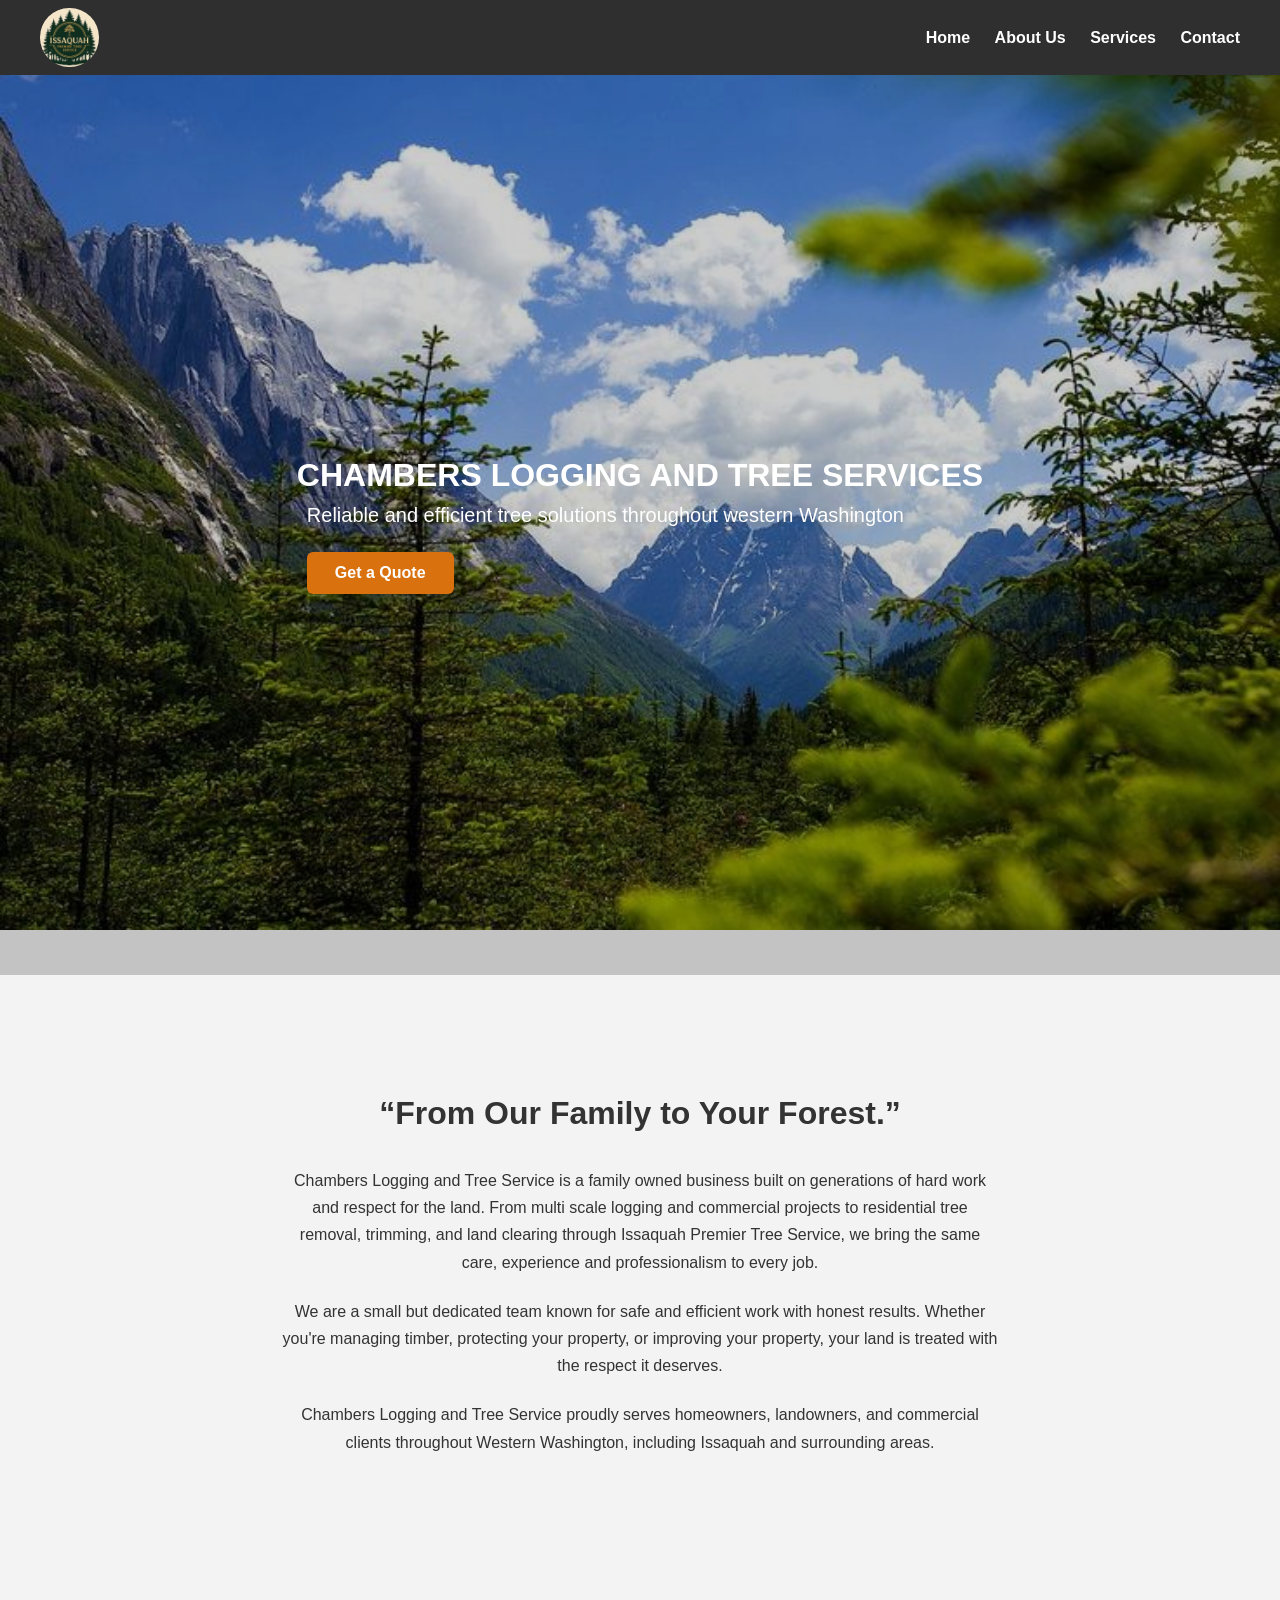
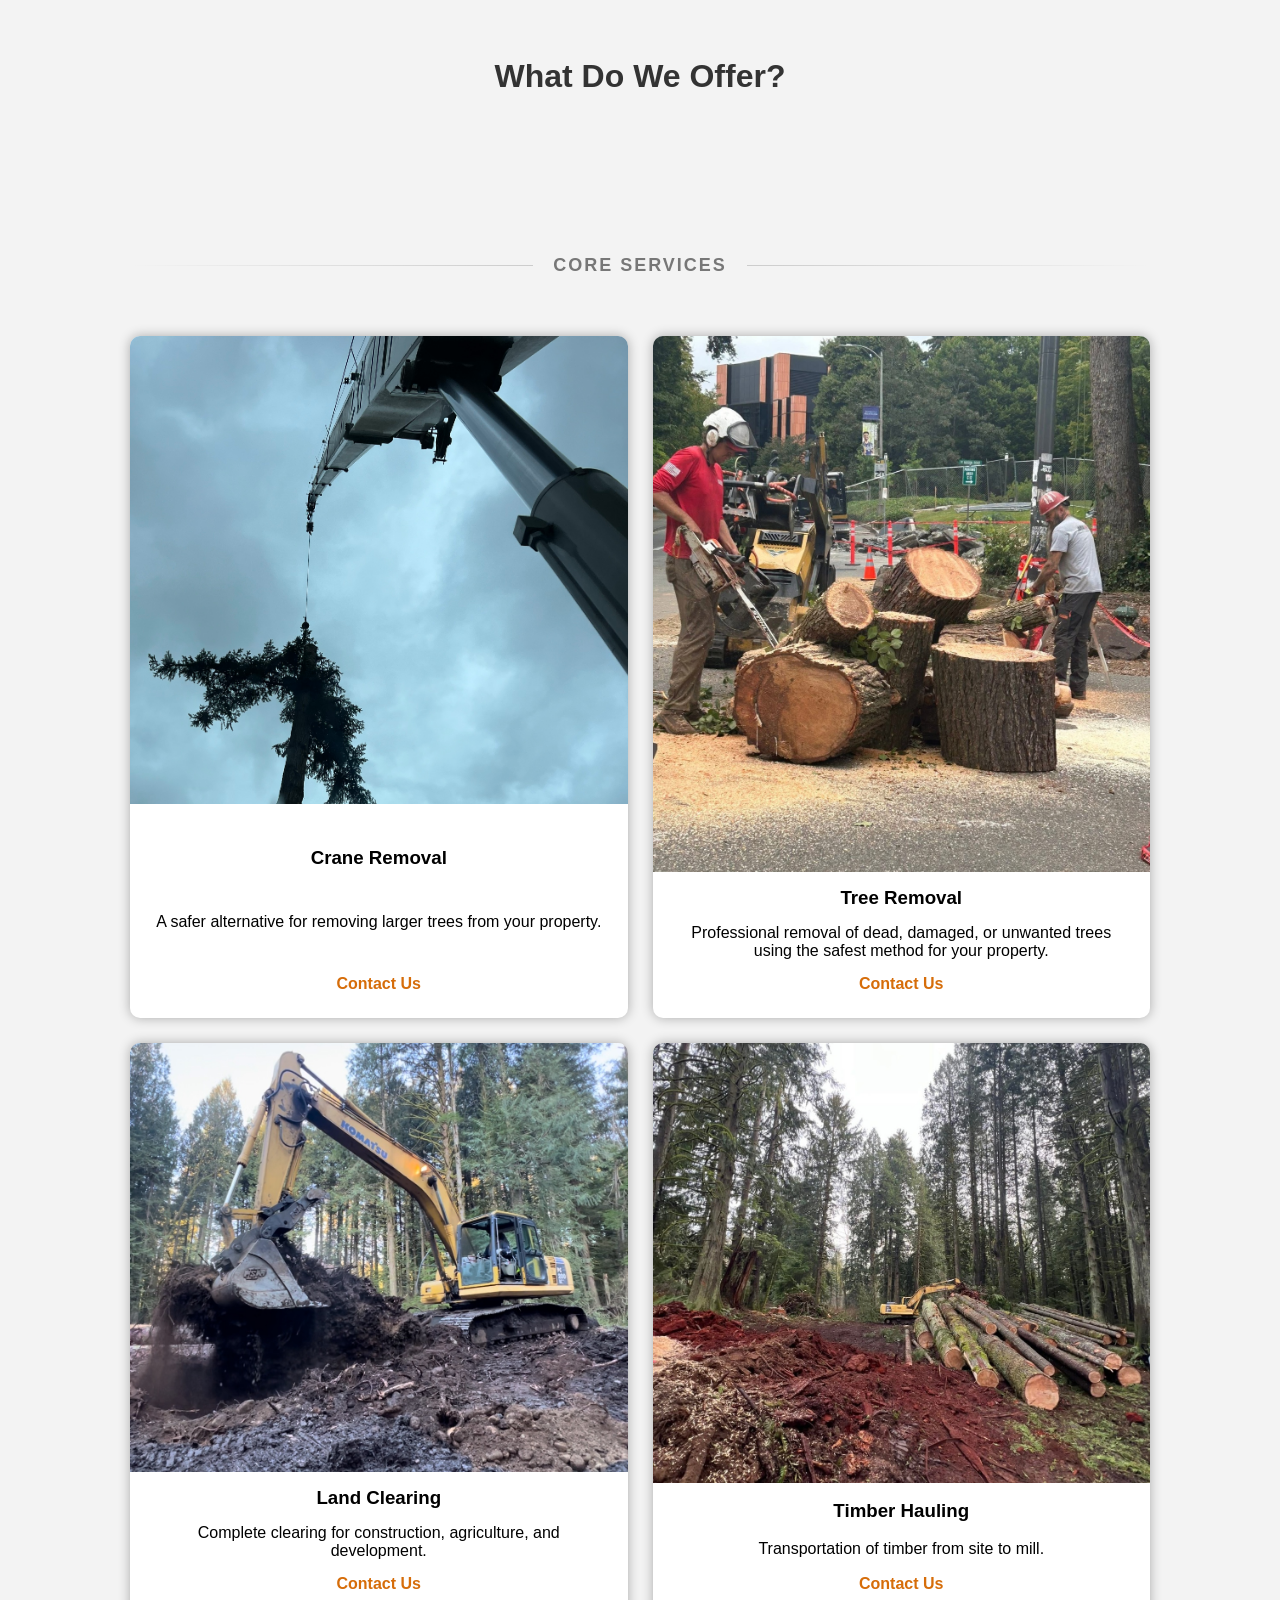
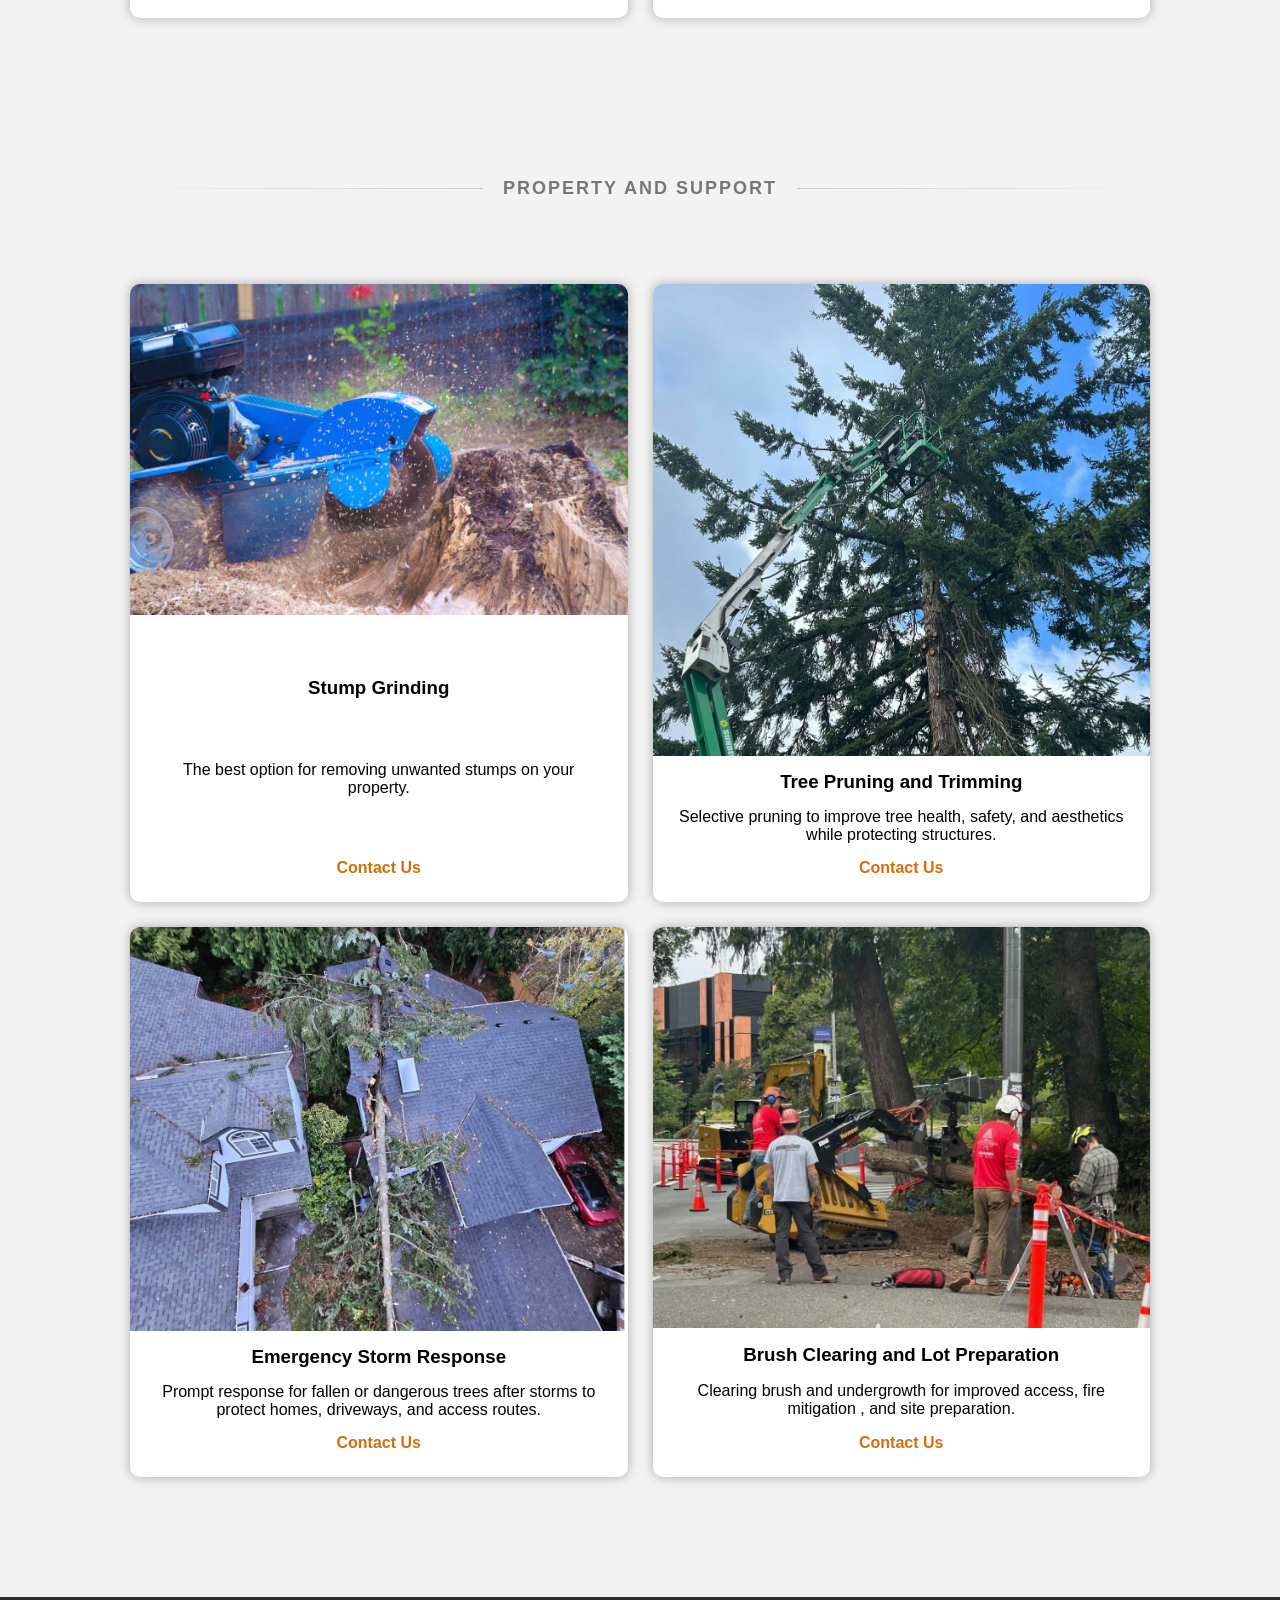
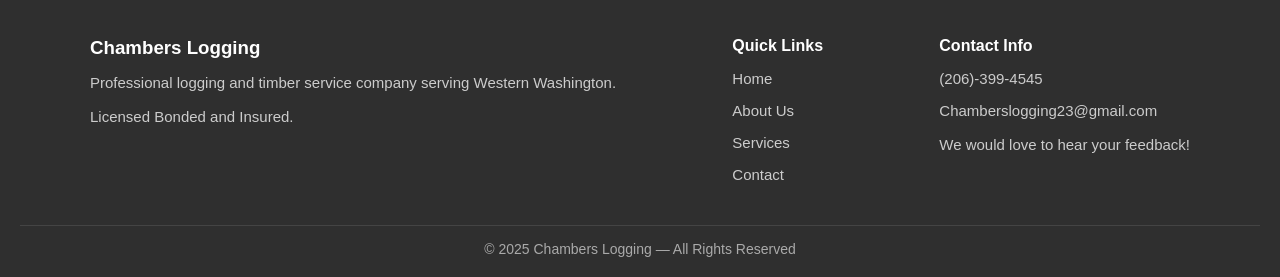
==== index.html @ 261ef235 "Update index.html" ====
<!DOCTYPE html>
<html lang="en">
<head>
    <meta charset="UTF-8" />
    <meta name="viewport" content="width=device-width, initial-scale=1.0" />
    <title>Issaquah Premier | Tree Removal & Logging Services in Western Washington</title>
    <link rel="stylesheet" href="css/homestyles.css" />
    <meta name="description" content="Chambers Logging provides professional logging, 
        tree removal, land clearing, and emergency storm services throughout
        Western Washington. Family-owned, licensed, bonded, and insured.">
    <link rel="canonical" href="https://www.issaquahpremier.com/">
</head>

<body>
    <header>
        <div class="nav-img">
            <img src='images/Logo1.jpg' alt="Issaquah Premier, Chambers Logging Logo">
        </div>
        <div class="menu-toggle" id="mobile-menu">☰</div>
        <nav id="nav-menu">
            <a href="#hero">Home</a>
            <a href="#about">About Us</a>
            <a href="#services">Services</a>
            <a href="contact.html">Contact</a>
        </nav>
    </header>

    <div class="hero-img-container" id="hero">
        <div class="hero-overlay"></div>
        <div class="hero-content">
            <h1>CHAMBERS LOGGING AND TREE SERVICES</h1>
            <p>Reliable and efficient tree solutions throughout western Washington</p>
            <a href="contact.html" class="cta-btn">Get a Quote</a>
        </div>
    </div>

    <section class="section" id="about">
        <h2 class="section-title">“From Our Family to Your Forest.”</h2>
        <p>
            Chambers Logging and Tree Service is a family owned business built on generations of hard work and respect 
            for the land. From  multi scale logging and commercial projects to residential tree removal, trimming,
            and land clearing through Issaquah Premier Tree Service, we bring the  same care, experience and
            professionalism to every job.
        </p>
        <p>
            We are a small but dedicated team known for safe and efficient work with honest results. Whether you're managing
            timber, protecting your property, or improving your property, your land is treated with the 
            respect it deserves.
        </p>
        <p>
            Chambers Logging and Tree Service proudly serves homeowners, landowners, and commercial clients throughout Western
             Washington, including Issaquah and surrounding areas.
        </p>
    </section>
    <section class="section" id="services">
        <h2 class="section-title">What Do We Offer?</h2>
        
        <p class="serviceP">Core services</p>

        <div class="services">
            <div class="service-card">
                <div class="image-container">
                    <img src="images/Crane1.JPG" alt="Crane-assisted tree removal service by Chambers Logging in Washington">
                </div>
                <h3>Crane Removal</h3>
                <p>A safer alternative for removing larger trees from your property.</p>
                <a href="contact.html" class="service-btn">Contact Us</a>
            </div>

            <div class="service-card">
                <div class="image-container">
                    <img src="images/Roadside1.jpg" alt="Stump Grinding Service">
                </div>
                <h3>Tree Removal</h3>
                <p>Professional removal of dead, damaged, or unwanted
                    trees using the safest method for your property.</p>
                <a href="contact.html" class="service-btn">Contact Us</a>
            </div>

            <div class="service-card">
                <div class="image-container">
                    <img src="images/LandClearing1.jpg" alt="Land clearing service">
                </div>
                <h3>Land Clearing</h3>
                <p>Complete clearing for construction, agriculture, and development.</p>
                <a href="contact.html" class="service-btn">Contact Us</a>
            </div>

            <div class="service-card">
                <div class="image-container">
                    <img src="images/Timber1.jpg" alt="Timber hauling service">
                </div>
                <h3>Timber Hauling</h3>
                <p>Transportation of timber from site to mill.</p>
                <a href="contact.html" class="service-btn">Contact Us</a>
            </div>
            
        </div>
        <div class="services">
            <p class="serviceP">Property and Support</p>

            <div class="service-card">
                <div class="image-container">
                    <img src="images/Stump1.jpg" alt="Stump Grinding Service">
                </div>
                <h3>Stump Grinding</h3>
                <p>The best option for removing unwanted stumps on your property.</p>
                <a href="contact.html" class="service-btn">Contact Us</a>
            </div>

            <div class="service-card">
                <div class="image-container">
                    <img src="images/LandClearing4.jpg" alt="Land clearing service">
                </div>
                <h3>Tree Pruning and Trimming</h3>
                <p>Selective pruning to improve tree health, safety, and aesthetics while
                    protecting structures.</p>
                <a href="contact.html" class="service-btn">Contact Us</a>
            </div>

            <div class="service-card">
                <div class="image-container">
                    <img src="images/Emergency1.jpg" alt="Timber hauling service">
                </div>
                <h3>Emergency Storm Response</h3>
                <p>Prompt response for fallen or dangerous trees after storms to protect
                    homes, driveways, and access routes.</p>
                <a href="contact.html" class="service-btn">Contact Us</a>
            </div>

            <div class="service-card">
                <div class="image-container">
                    <img src="images/Roadside3.jpg" alt="Stump grinding service">
                </div>
                <h3>Brush Clearing and Lot Preparation</h3>
                <p>Clearing brush and undergrowth for improved access, fire mitigation
                    , and site preparation.</p>
                <a href="contact.html" class="service-btn">Contact Us</a>
            </div>

        </div>
    </section>

    <footer id="contact">
        <div class="footer-container">
            <div class="footer-col">
                <h3>Chambers Logging</h3>
                <p>Professional logging and timber service company serving Western Washington.</p>
                <p>Licensed Bonded and Insured.</p>
            </div>
            <div class="footer-col">
                <h4>Quick Links</h4>
                <a href="#hero">Home</a>
                <a href="#about">About Us</a>
                <a href="#services">Services</a>
                <a href="contact.html">Contact</a>
            </div>
            <div class="footer-col">
                <h4>Contact Info</h4>
                <a href="tel:12063994545">(206)-399-4545</a>
                <p>Chamberslogging23@gmail.com</p>
                <p>We would love to hear your feedback!</p>
            </div>
        </div>

        <div class="footer-bottom">
            © 2025 Chambers Logging — All Rights Reserved
        </div>
    </footer>

    <script>
        const mobileMenu = document.getElementById("mobile-menu");
        const navMenu = document.getElementById("nav-menu");

        mobileMenu.addEventListener("click", () => {
            navMenu.classList.toggle("active");
        });

        const sections = document.querySelectorAll(".section");

        const observer = new IntersectionObserver(entries => {
            entries.forEach(entry => {
                if (entry.isIntersecting) {
                    entry.target.classList.add("visible");
                }
            });
        }, { threshold: 0.2 });

        sections.forEach(section => observer.observe(section));
    </script>

</body>
</html>
---- css/homestyles.css ----
* {
    margin: 0;
    padding: 0;
    box-sizing: border-box;
}
body {
    font-family: sans-serif;
    background-color: #f3f3f3;
    color: #333;
    scroll-behavior: smooth;
}
header {
    background: #2f2f2f;
    color: #fff;
    padding: 5px 40px;
    height: 75px;
    display: flex;
    justify-content: space-between;
    align-items: center;
    position: sticky;
    top: 0;
    z-index: 10;
}

.nav-img {
    height: 90%;
    aspect-ratio: 1 / 1;
    display: flex;
    align-items: center;
    justify-content: center;
    flex-shrink: 0;
}
.nav-img img {
    height: 100%;
    width: 100%;
    object-fit: cover;
    border-radius: 50%;
}

nav a {
    color: #fff;
    margin-left: 20px;
    text-decoration: none;
    font-weight: bold;
}

.menu-toggle {
    display: none;
    font-size: 32px;
    cursor: pointer;
}
@media (max-width: 780px) {
    nav {
        display: flex;
        flex-direction: column;
        background: #2f2f2f;
        padding: 0;
        position: absolute;
        top: 70px;
        right: 0;
        width: 160px;
        border-radius: 0 0 8px 8px;
        box-shadow: 0 4px 8px rgba(0,0,0,0.1);
        max-height: 0;
        overflow: hidden;
        transition: max-height 0.4s ease;
    }
    nav.active {
        max-height: 500px;
    }
    nav a {
        padding: 14px 10px;
        text-align: center;
        margin: 0;
    }
    nav a:hover {
        text-decoration: underline;
        text-decoration-thickness: 2px;
    }
    .menu-toggle {
        display: block;
    }
}

.hero-img-container {
    position: relative;
    width: 100%;
    height: 100vh;
    display: flex;
    align-items: center;
    justify-content: center;
    text-align: left;
    color: white;
    background: url('../images/Heroimg5.jpg') no-repeat center center;
    background-size: cover;
    background-attachment: fixed;
}
.hero-overlay {
    position: absolute;
    top: 0; left: 0; right: 0; bottom: 0;
    background: rgba(0.2,0.2,0.2,0.2);
    z-index: 1;
}
.hero-content {
    position: relative;
    z-index: 2;
    padding: 0 20px;
}
.hero-content h2 {
    font-size: 52px;
    text-shadow: 2px 2px 6px rgba(0,0,0,0.4);
    margin-left: 10px;
}
.hero-content p {
    font-size: 20px;
    margin-top: 10px;
    margin-left: 10px;
}


@media (max-width: 780px) {
    .hero-img-container {
        background-attachment: scroll;
    }
    .hero-content h2 {
        font-size: 32px;
    }
    .hero-content p {
        font-size: 16px;
    }
    .cta-btn {
        padding: 10px 20px;
        font-size: 16px;
    }
}

.cta-btn {
    margin-top: 25px;
    display: inline-block;
    padding: 12px 28px;
    background: #da710f;
    color: #fff;
    border-radius: 6px;
    text-decoration: none;
    font-weight: bold;
    transition: 0.3s;
    margin-left: 10px;
}
.cta-btn:hover {
    background: #c75e0d;
    transform: scale(1.05);
}

.section {
    padding: 60px 40px;
    max-width: 1100px;
    margin: auto;
    text-align: center;
    opacity: 1;
    transform: translateY(30px);
    transition: opacity 0.8s ease, transform 0.8s ease;
}
.section.visible {
    opacity: 1;
    transform: translateY(0);
}
.section-title {
    margin-bottom: 35px;
    font-size: 32px;
}

#about {
    max-width: 800px;
    margin: 60px auto;
}
#about p {
    margin-bottom: 22px;
    line-height: 1.7;
}

.services {
    display: flex;
    gap: 25px;
    flex-wrap: wrap;
    justify-content: center;
}
.service-card {
    background: white;
    padding: 0px;
    flex: 1 1 375px;
    border-radius: 10px;
    box-shadow: 0 0 12px rgba(0,0,0,0.3);
    transition: 0.3s;
    display: flex;
    flex-direction: column;
    justify-content: space-between;
    gap: 15px;
}
.serviceP {
    padding-top: 100px;
    width: 100%;
    margin: 60px 0;
    font-size: 18px;
    font-weight: 600;
    letter-spacing: 2px;
    text-transform: uppercase;
    color: #777;
    display: flex;
    align-items: center;
    justify-content: center;
    gap: 20px;
}

/* Divider lines */
.serviceP::before,
.serviceP::after {
    content: "";
    flex: 1;
    height: 1px;
    background: linear-gradient(to right, transparent, #ccc);
}

.serviceP::after {
    background: linear-gradient(to left, transparent, #ccc);
}
.service-card h3,
.service-card p {
    padding: 0 25px;
    color: #000;
    transition: color 0.3s ease;
}

.service-btn {
    margin: 0 auto 25px;
    background: none;
    padding: 0;
    border-radius: 0;
    color: #d66d0a;
    font-weight: bold;
    text-decoration: none;
    cursor: pointer;
    transition: color 0.1s ease;
}
.image-container {
    width: 100%;
    overflow: hidden;
    display: flex;
    align-items: center;
    justify-content: center;
    border-top-right-radius: 10px;
    border-top-left-radius: 10px;
    flex-shrink: 0;
}
.image-container img {
    width: 100%;
    object-fit: contain;
    display: block;
}

footer {
    background: #2f2f2f;
    color: #fff;
    padding: 40px 20px 20px;
    margin-top: 60px;
}
.footer-container {
    max-width: 1100px;
    margin:auto;
    display:flex;
    justify-content: space-between;
    gap: 40px;
    flex-wrap: wrap;
    text-align: left;
}
.footer-col h3, .footer-col h4 {
    margin-bottom: 12px;
}
.footer-col p, .footer-col a {
    color: #ccc;
    font-size: 15px;
    line-height: 1.6;
}
.footer-col p {
    margin-bottom: 10px;
}
.footer-col a {
    display:block;
    text-decoration:none;
    margin-bottom:8px;
}
.footer-col a:hover {
    color: #da710f;
}
.footer-bottom {
    text-align:center;
    margin-top:30px;
    padding-top:15px;
    border-top:1px solid #444;
    font-size:14px;
    color:#aaa;
}

@media (max-width: 1024px) {
    .hero-img-container { height: 600px; }
    .hero-content h2 { font-size: 42px; }
}
@media (max-width: 780px) {
    .hero-img-container { height: 400px; }
    .hero-content h2 { font-size: 28px; }
    .hero-content p { font-size:16px; }
    .cta-btn { padding:10px 20px; font-size:16px; }
    .footer-container { flex-direction: column; text-align: center; }
}
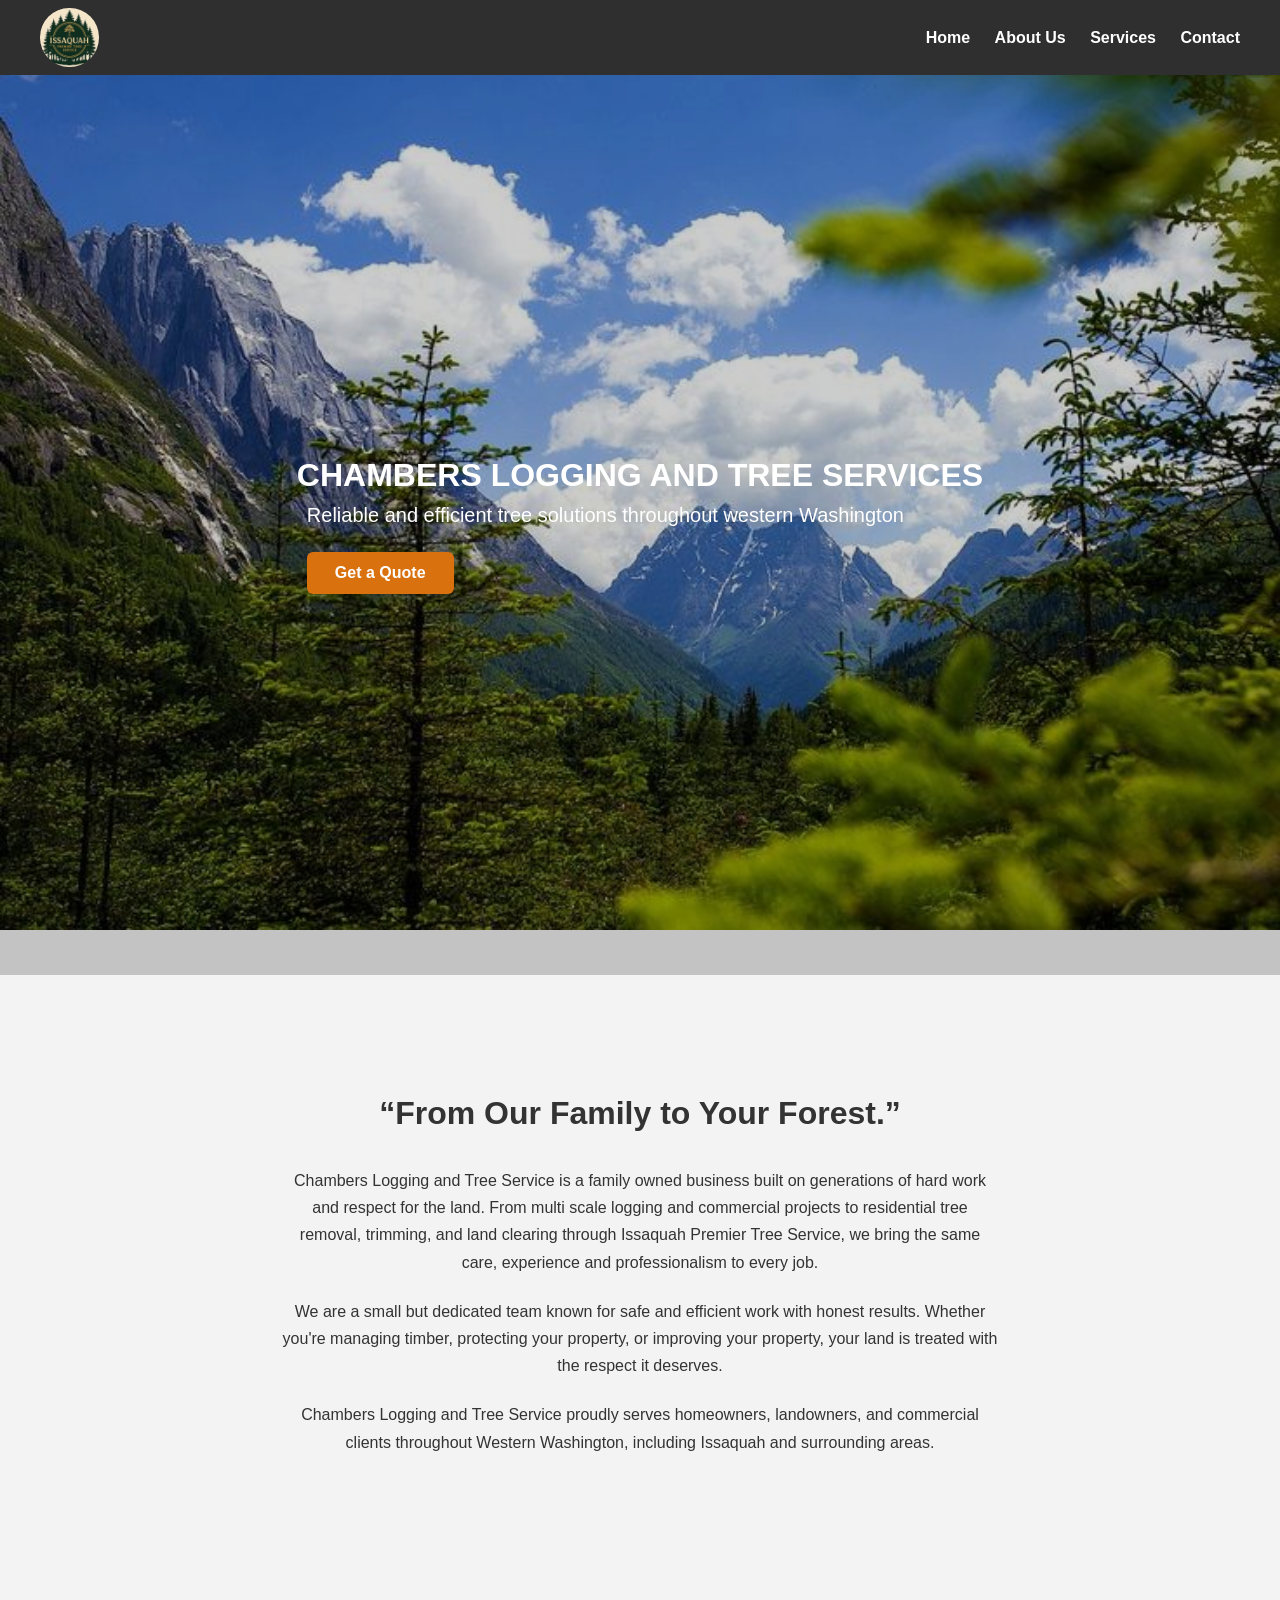
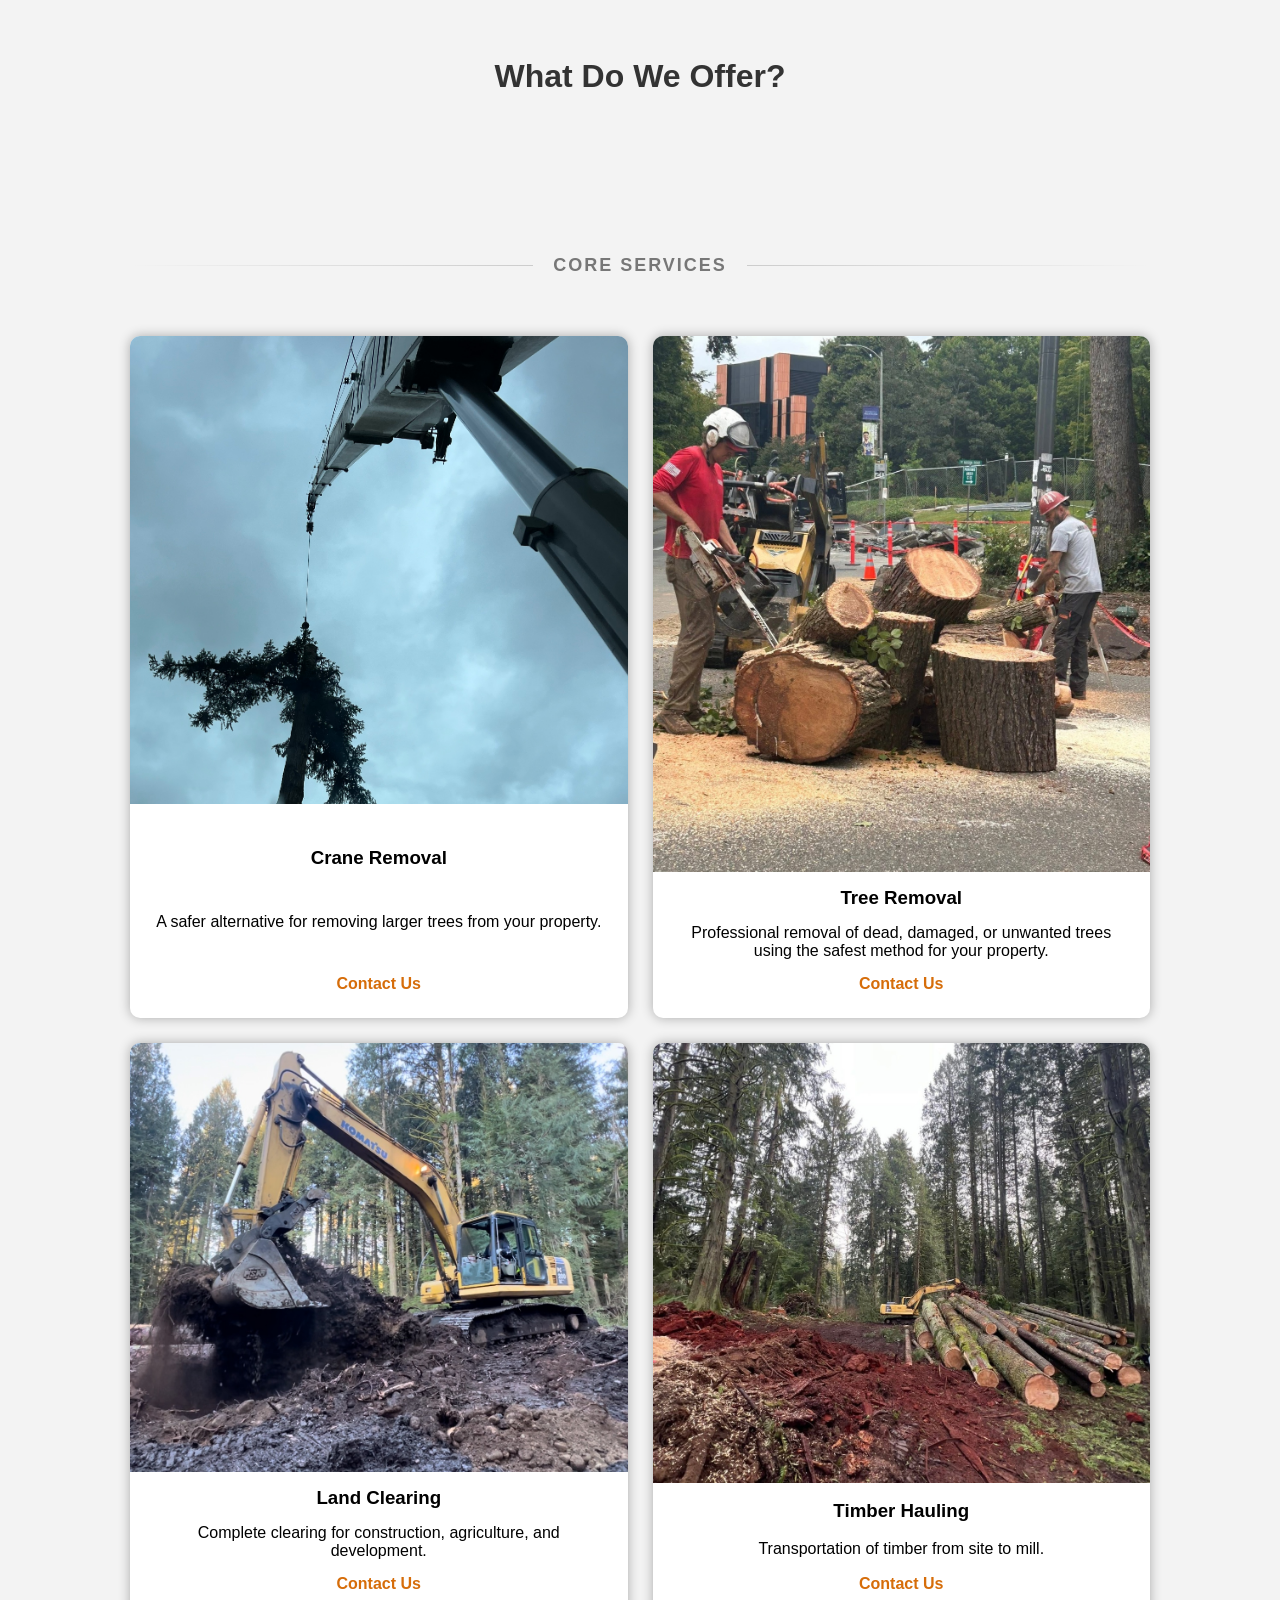
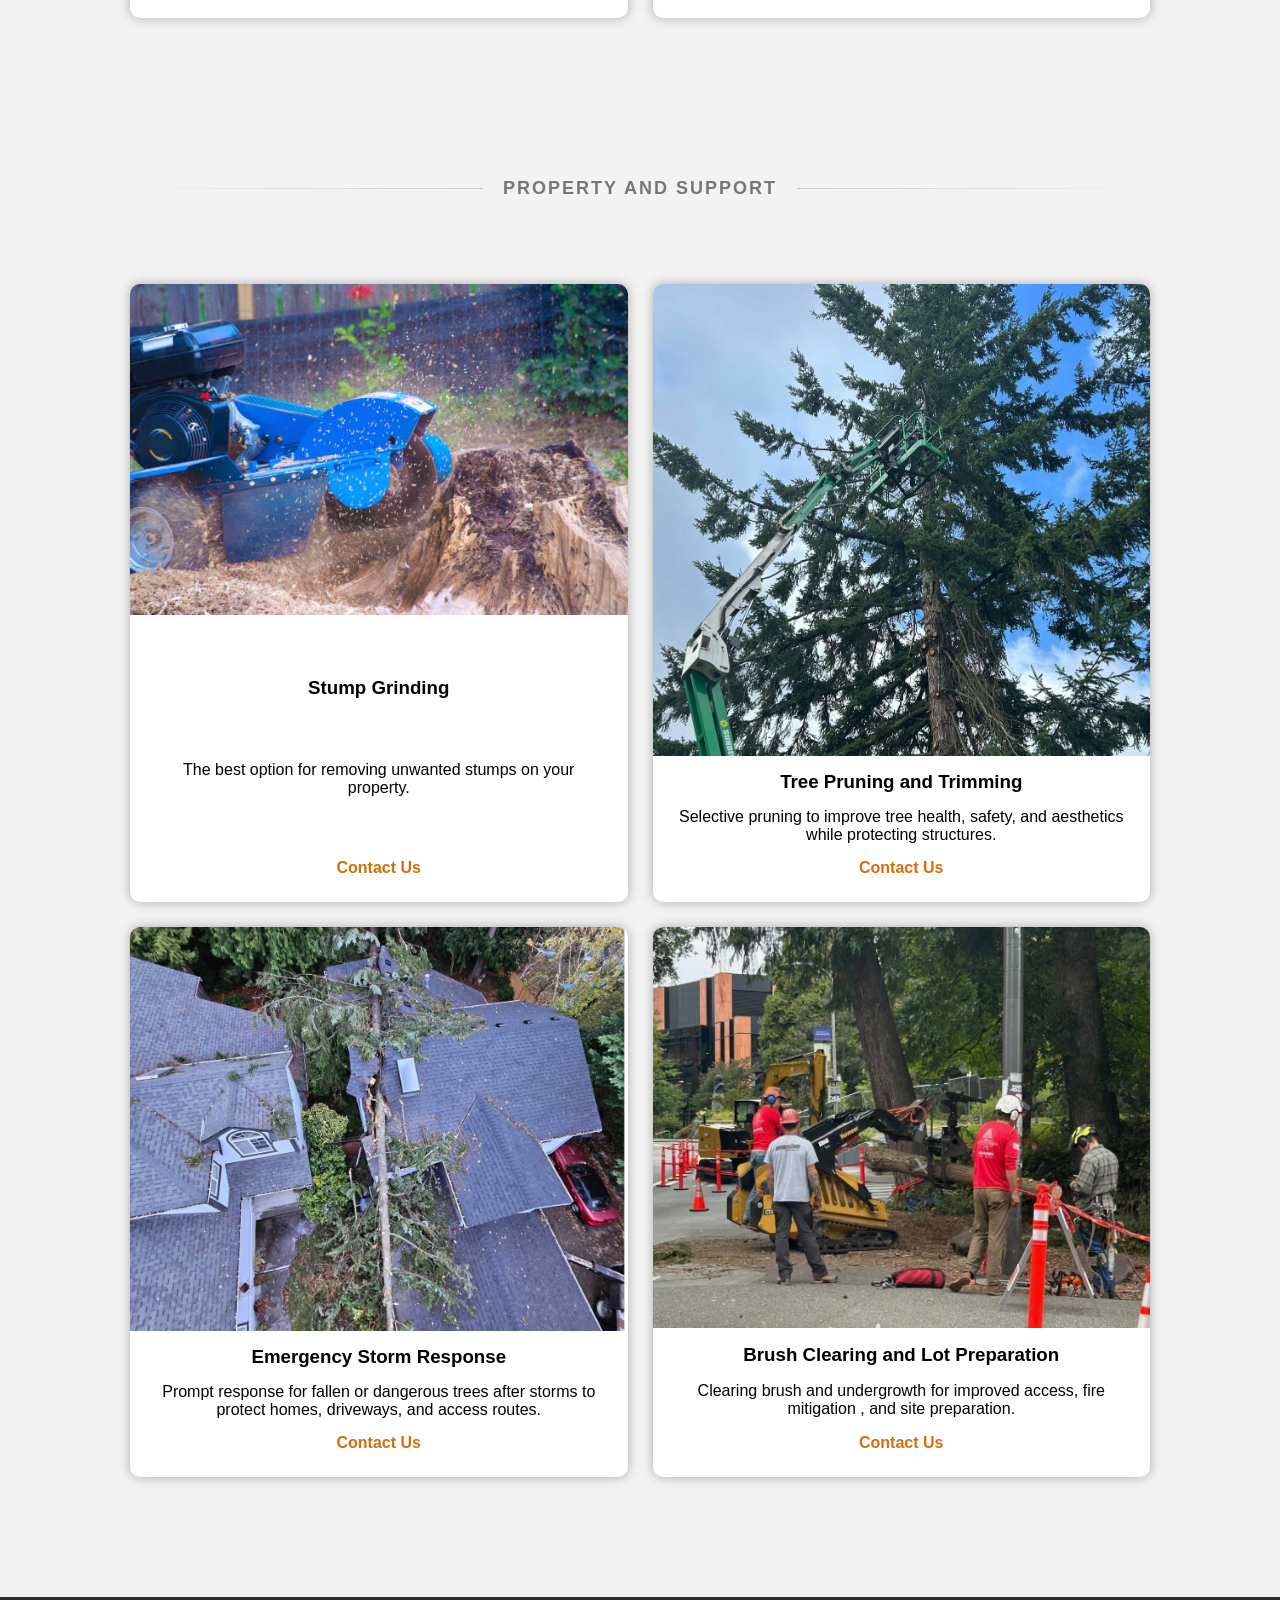
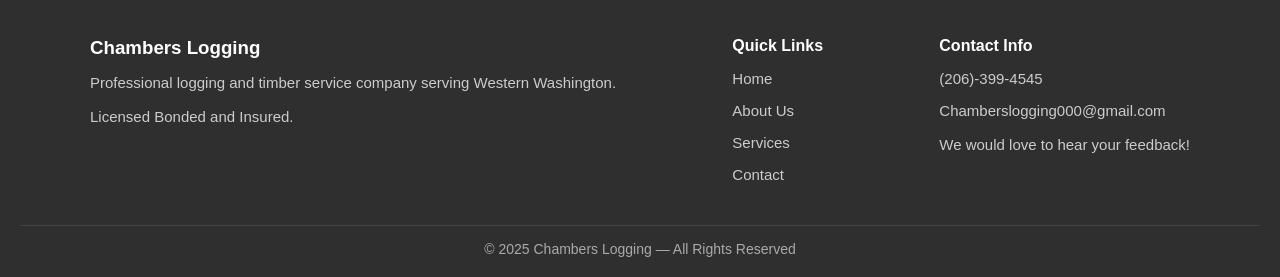
==== commit b4bd3a05: "Update index.html change email path" ====
--- a/index.html
+++ b/index.html
@@ -9,6 +9,7 @@
         tree removal, land clearing, and emergency storm services throughout
         Western Washington. Family-owned, licensed, bonded, and insured.">
     <link rel="canonical" href="https://www.issaquahpremier.com/">
+    <meta name="google-site-verification" content="ArAR60IKqWOUtbNm68sEe_sQBWn8D7PpTmQddXX6KgY" />
 </head>
 
 <body>
@@ -158,7 +159,7 @@
             <div class="footer-col">
                 <h4>Contact Info</h4>
                 <a href="tel:12063994545">(206)-399-4545</a>
-                <p>Chamberslogging23@gmail.com</p>
+                <p>Chamberslogging000@gmail.com</p>
                 <p>We would love to hear your feedback!</p>
             </div>
         </div>
@@ -202,3 +203,5 @@
 
 
 
+
+
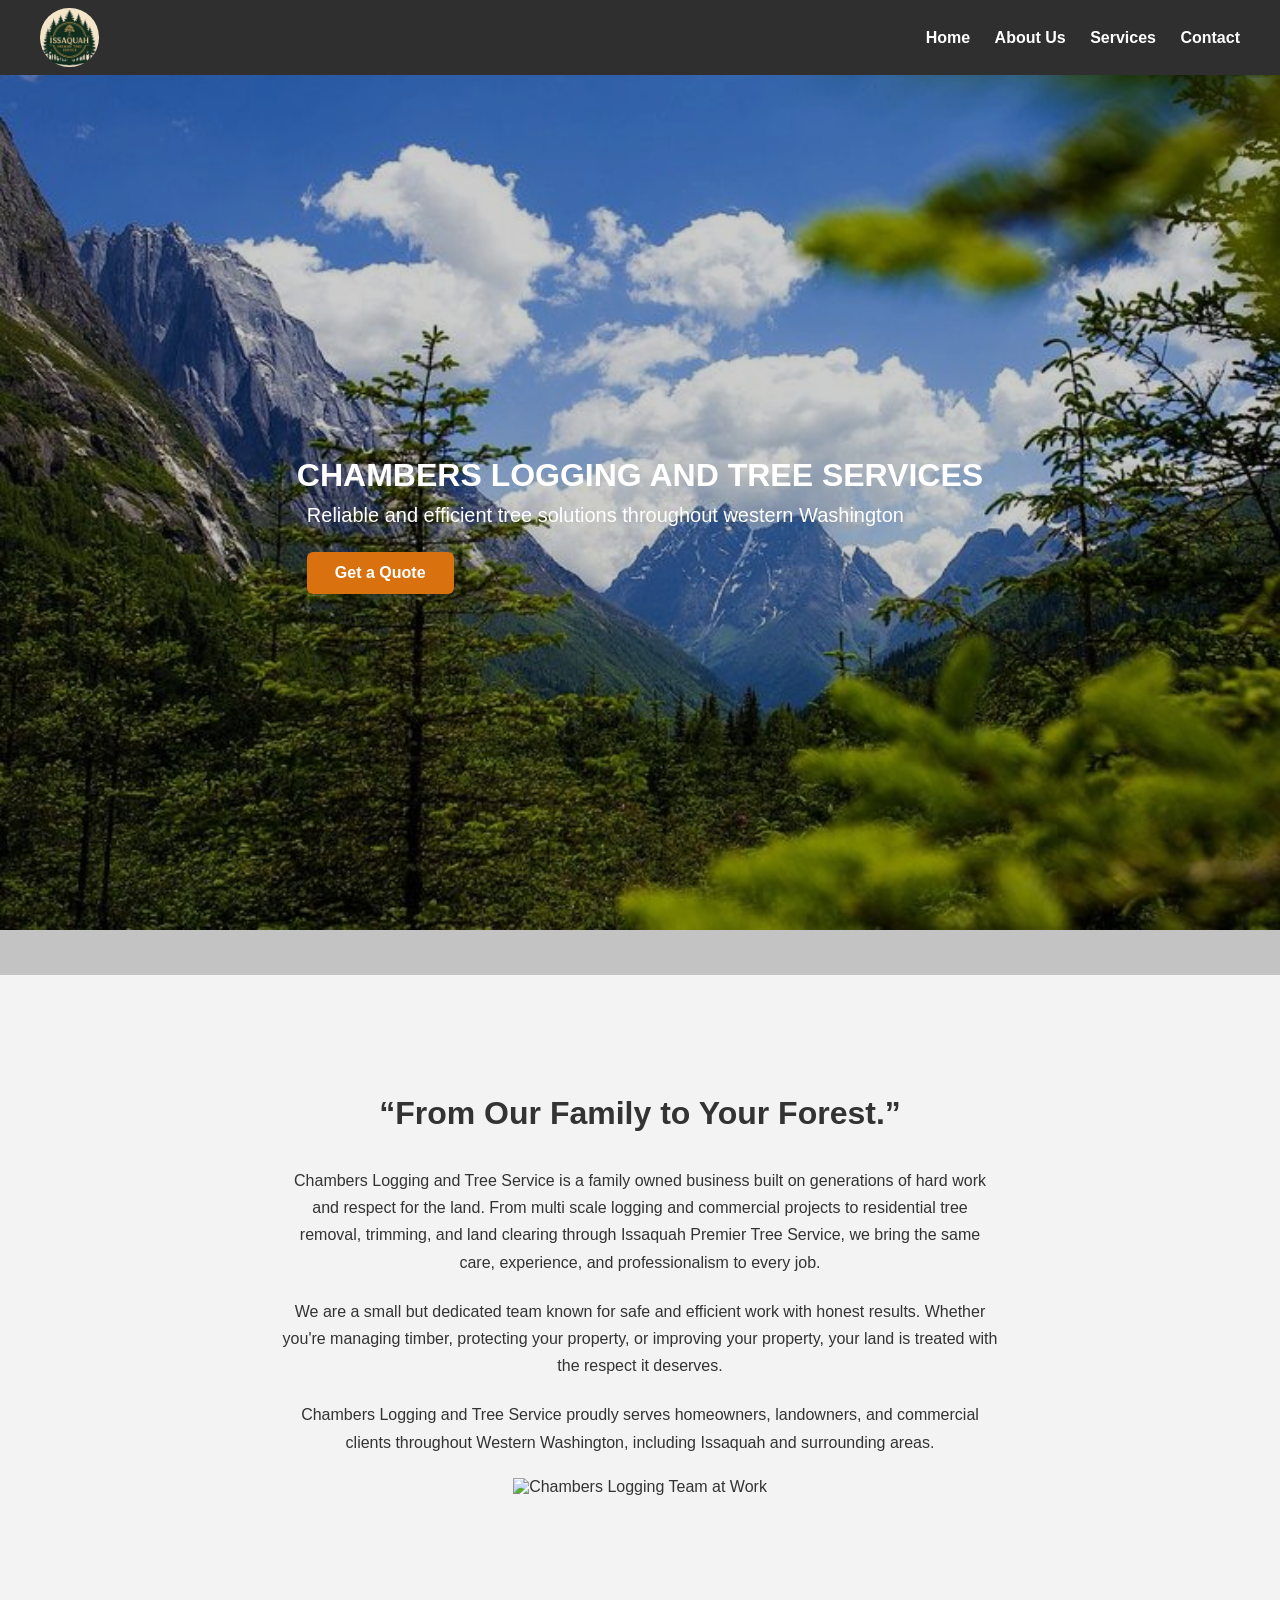
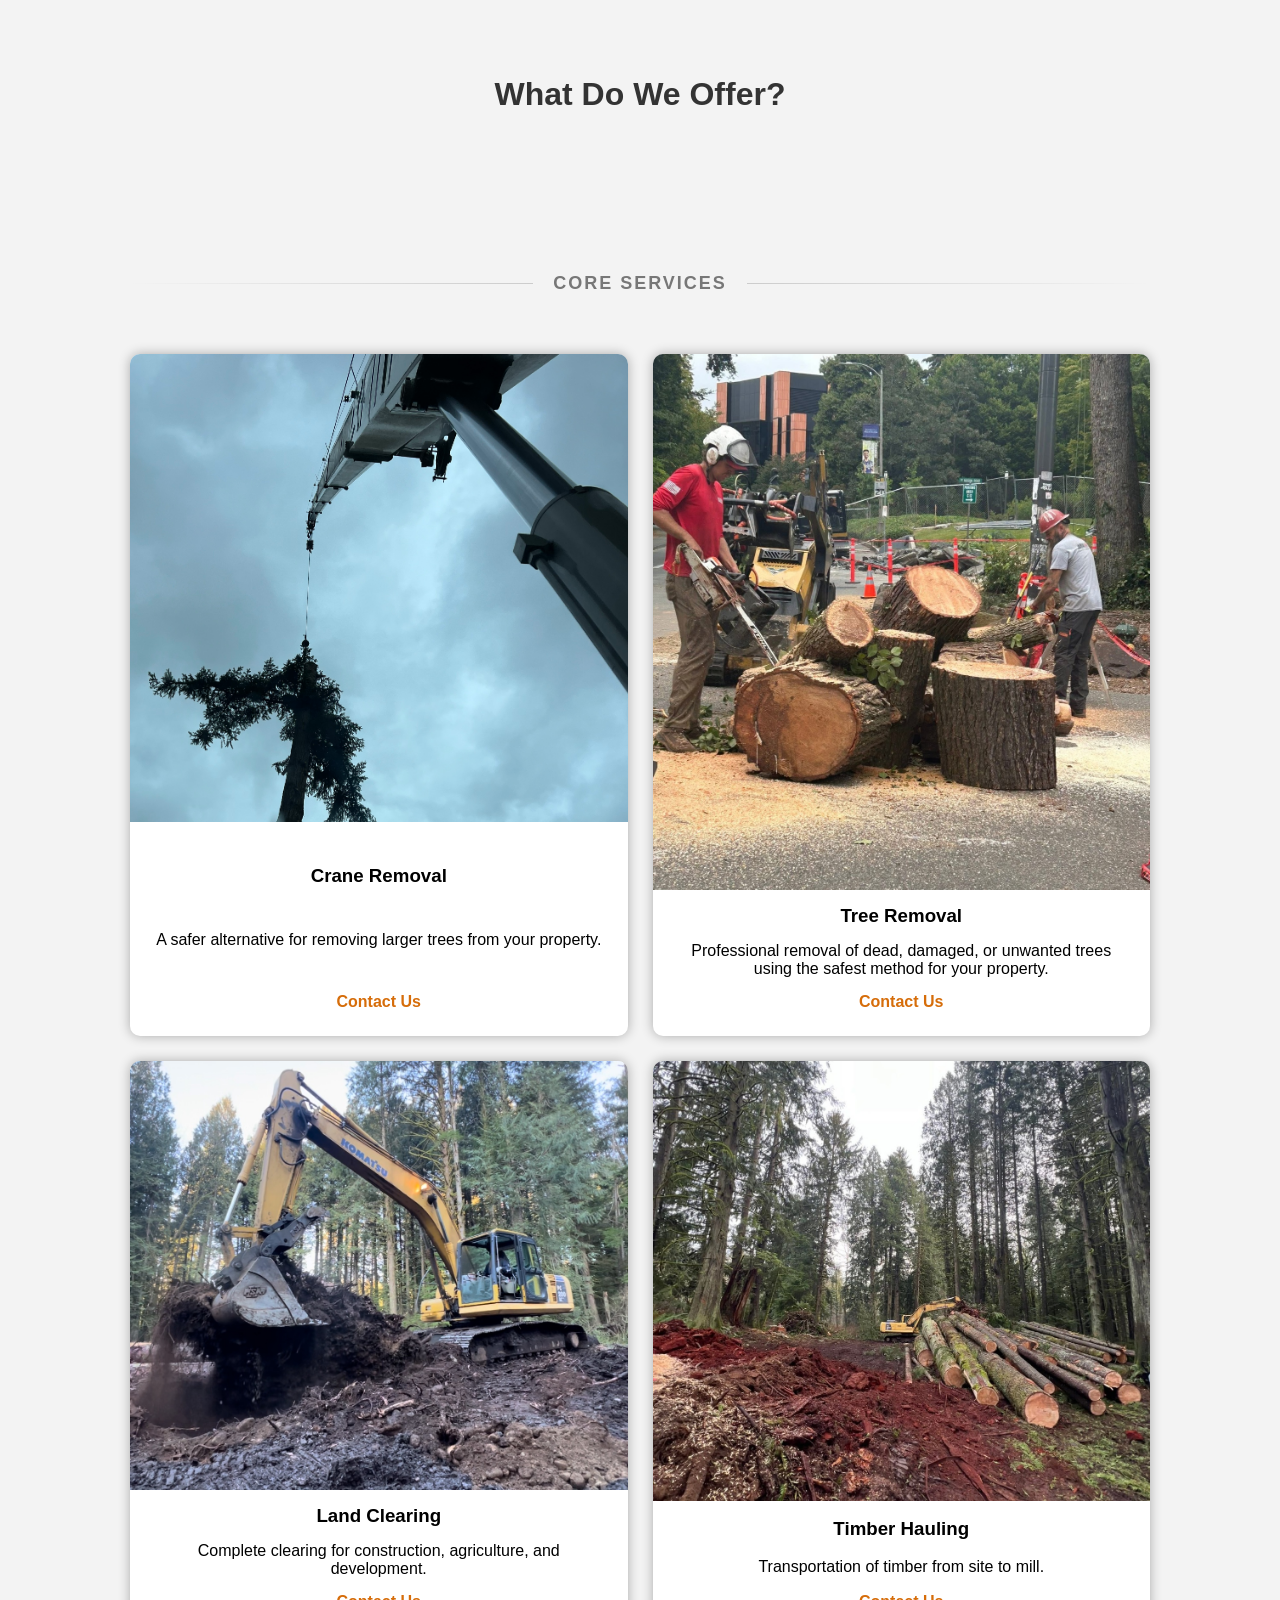
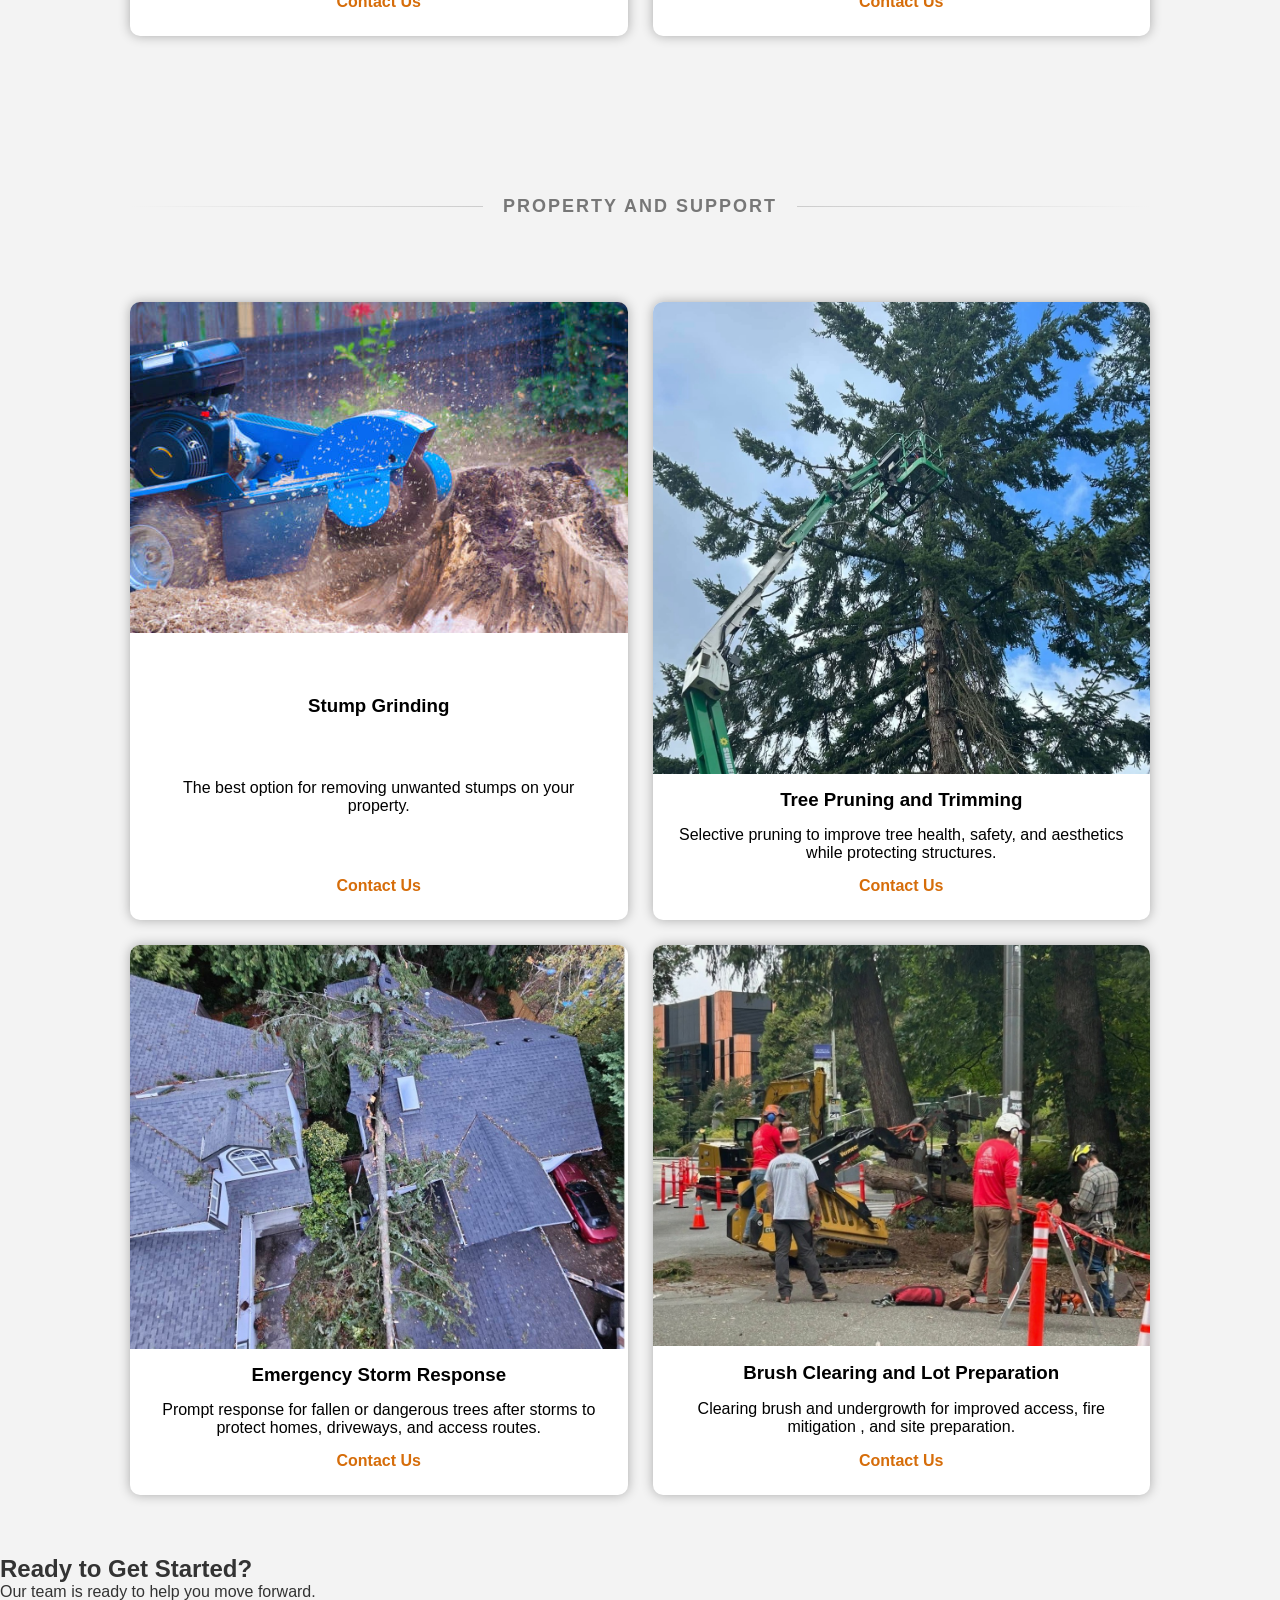
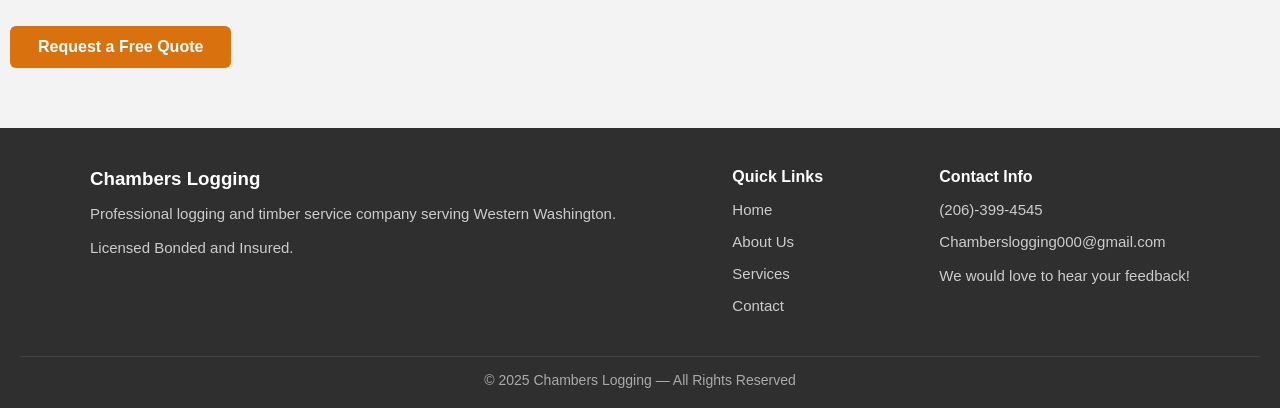
==== commit 3cdde3ae: "Update index.html about section over hall. added cta section.  polish topography." ====
--- a/index.html
+++ b/index.html
@@ -3,7 +3,7 @@
 <head>
     <meta charset="UTF-8" />
     <meta name="viewport" content="width=device-width, initial-scale=1.0" />
-    <title>Issaquah Premier | Tree Removal & Logging Services in Western Washington</title>
+    <title>Issaquah Premier | Tree Logging and Removal Services in Western Washington</title>
     <link rel="stylesheet" href="css/homestyles.css" />
     <meta name="description" content="Chambers Logging provides professional logging, 
         tree removal, land clearing, and emergency storm services throughout
@@ -35,24 +35,32 @@
         </div>
     </div>
 
-    <section class="section" id="about">
-        <h2 class="section-title">“From Our Family to Your Forest.”</h2>
-        <p>
-            Chambers Logging and Tree Service is a family owned business built on generations of hard work and respect 
-            for the land. From  multi scale logging and commercial projects to residential tree removal, trimming,
-            and land clearing through Issaquah Premier Tree Service, we bring the  same care, experience and
-            professionalism to every job.
-        </p>
-        <p>
-            We are a small but dedicated team known for safe and efficient work with honest results. Whether you're managing
-            timber, protecting your property, or improving your property, your land is treated with the 
-            respect it deserves.
-        </p>
-        <p>
-            Chambers Logging and Tree Service proudly serves homeowners, landowners, and commercial clients throughout Western
-             Washington, including Issaquah and surrounding areas.
-        </p>
+    <section class="section about-section" id="about">
+        <div class="about-container">
+            <div class="about-text">
+                <h2 class="section-title">“From Our Family to Your Forest.”</h2>
+                <p>
+                    Chambers Logging and Tree Service is a family owned business built on generations of hard work and respect 
+                    for the land. From multi scale logging and commercial projects to residential tree removal, trimming,
+                    and land clearing through Issaquah Premier Tree Service, we bring the same care, experience, and
+                    professionalism to every job.
+                </p>
+                <p>
+                    We are a small but dedicated team known for safe and efficient work with honest results. Whether you're managing
+                    timber, protecting your property, or improving your property, your land is treated with the 
+                    respect it deserves.
+                </p>
+                <p>
+                    Chambers Logging and Tree Service proudly serves homeowners, landowners, and commercial clients throughout Western
+                    Washington, including Issaquah and surrounding areas.
+                </p>
+            </div>
+            <div class="about-image">
+                <img src="images/portrait.jpg" alt="Chambers Logging Team at Work">
+            </div>
+        </div>
     </section>
+
     <section class="section" id="services">
         <h2 class="section-title">What Do We Offer?</h2>
         
@@ -139,6 +147,15 @@
                 <a href="contact.html" class="service-btn">Contact Us</a>
             </div>
 
+        </div>
+    </section>
+    <section class="cta-section">
+        <div class="cta-container">
+            <h2>Ready to Get Started?</h2>
+            <p>
+                Our team is ready to help you move forward.
+            </p>
+            <a href="contact.html" class="cta-btn cta-secondary">Request a Free Quote</a>
         </div>
     </section>
 
@@ -192,7 +209,6 @@
 
 </body>
 </html>
-
  
 
 
@@ -205,3 +221,5 @@
 
 
 
+
+
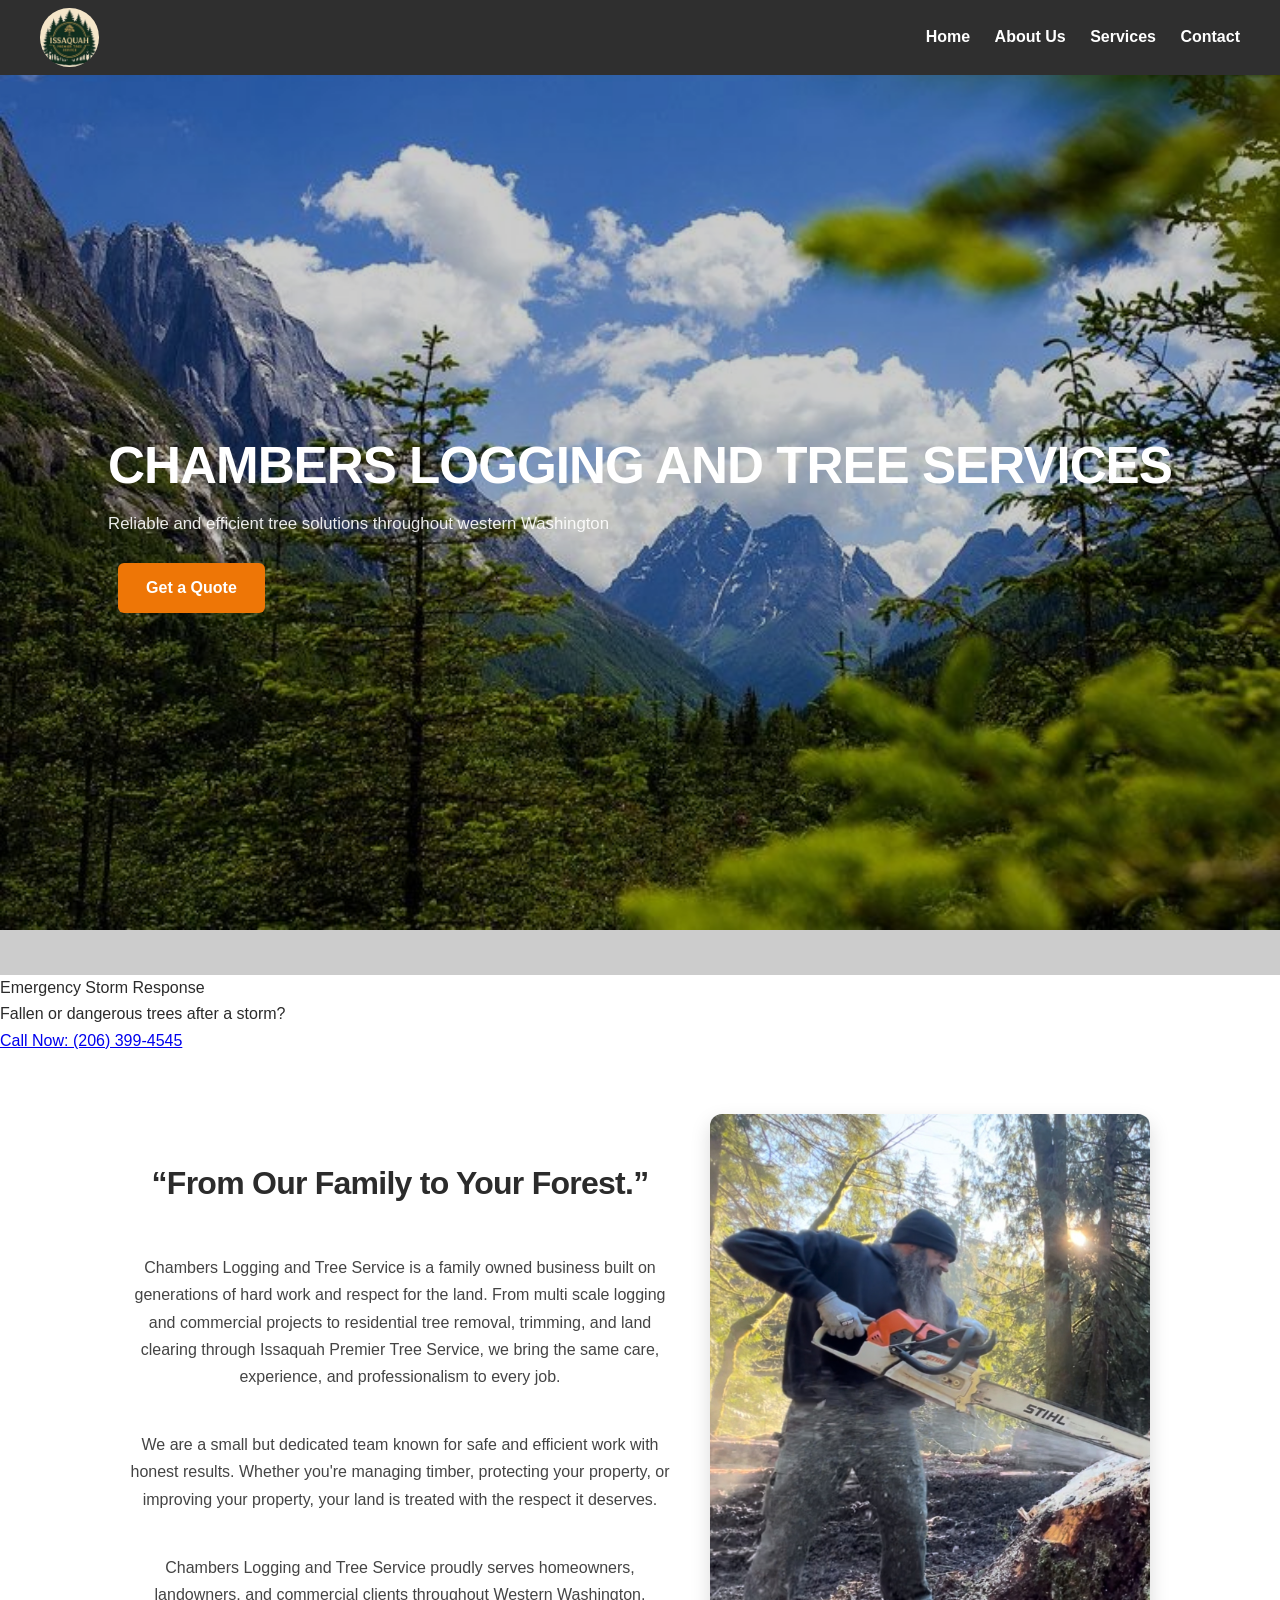
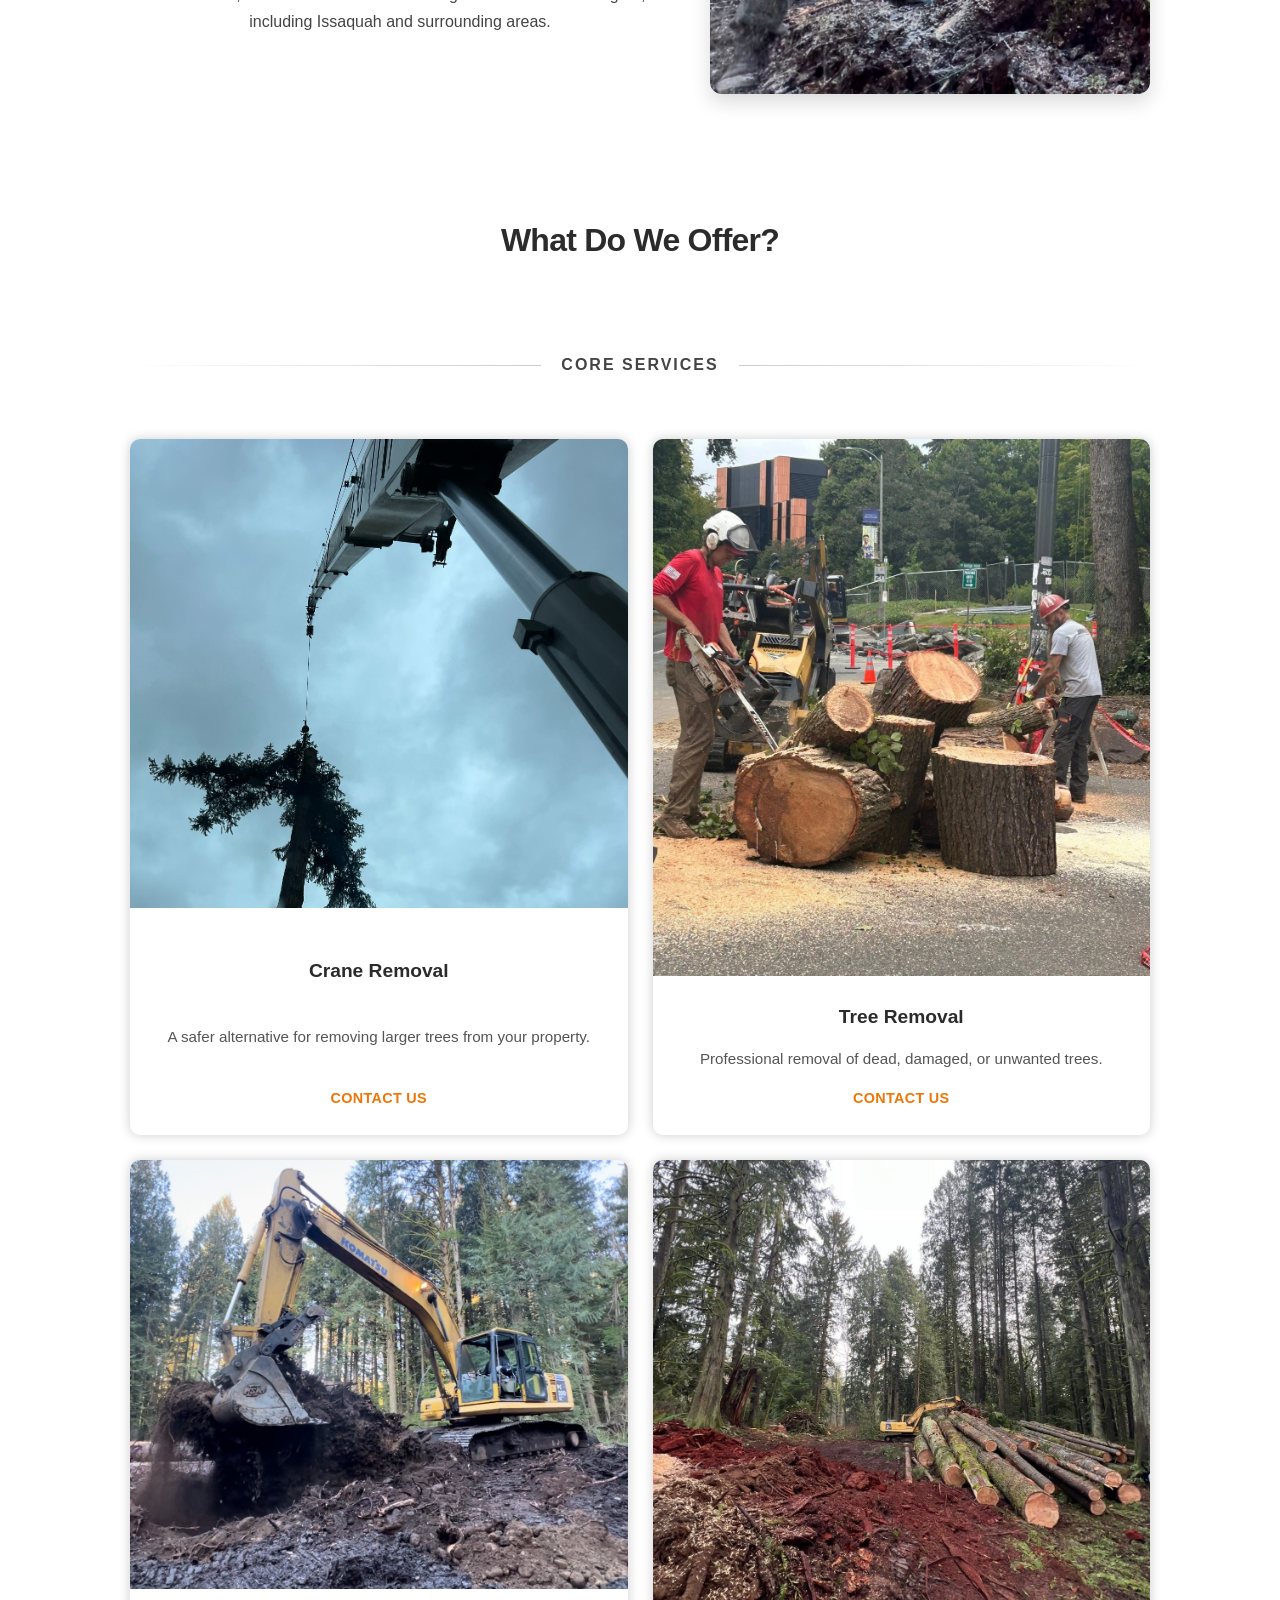
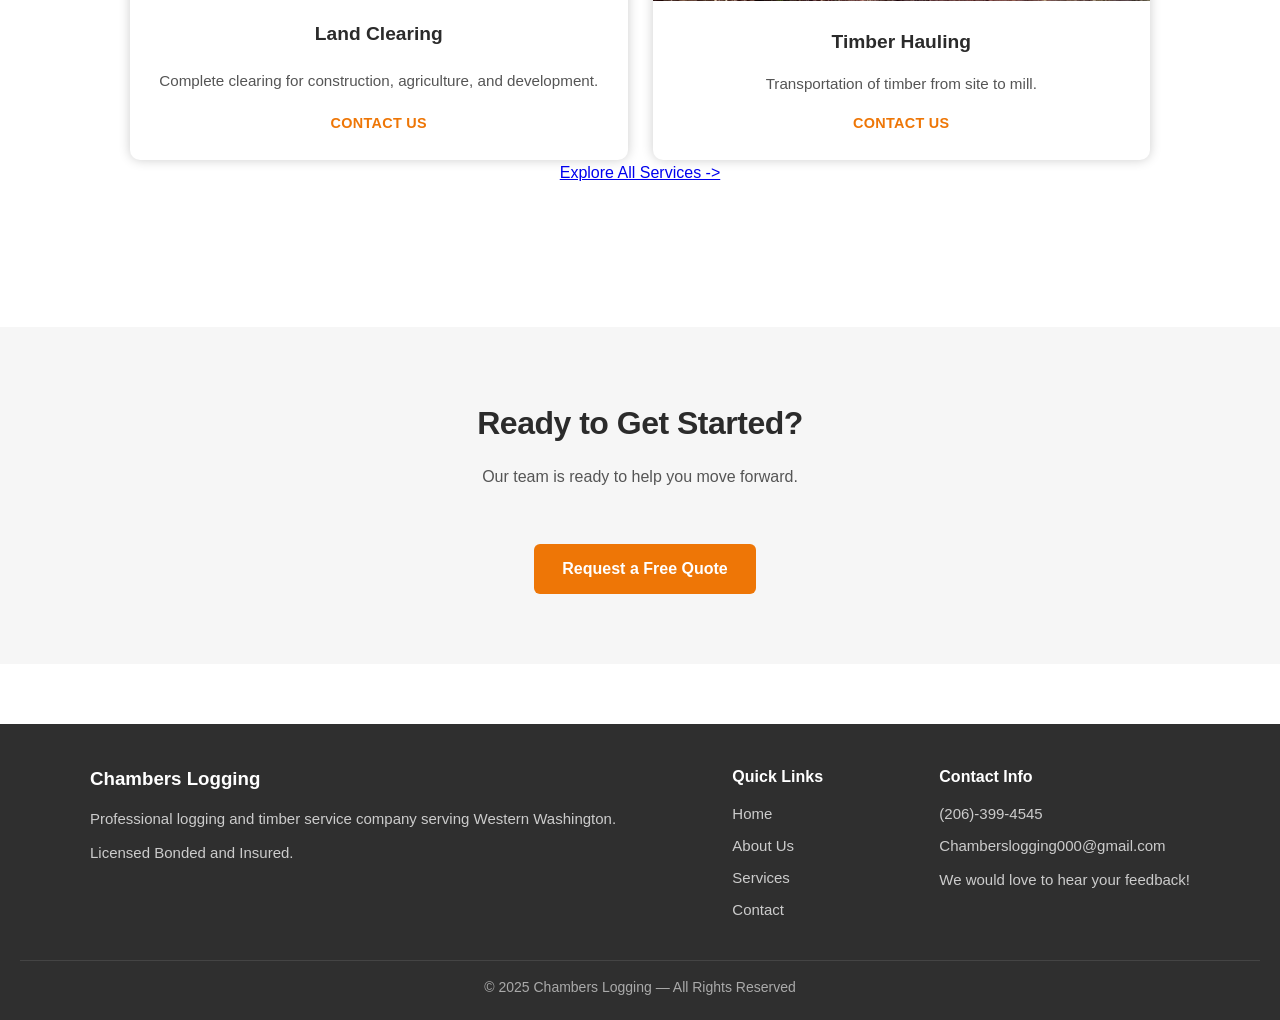
==== commit 340cb201: "Update index.html service page change overhaul. fix service section. fix links. add service page." ====
--- a/index.html
+++ b/index.html
@@ -21,7 +21,7 @@
         <nav id="nav-menu">
             <a href="#hero">Home</a>
             <a href="#about">About Us</a>
-            <a href="#services">Services</a>
+            <a href="service.html">Services</a>
             <a href="contact.html">Contact</a>
         </nav>
     </header>
@@ -34,7 +34,17 @@
             <a href="contact.html" class="cta-btn">Get a Quote</a>
         </div>
     </div>
-
+    <section class="emergency-banner">
+    <div class="emergency-content">
+            <span class="emergency-label">Emergency Storm Response</span>
+            <p>
+                Fallen or dangerous trees after a storm?
+            </p>
+            <a href="tel:12063994545" class="emergency-phone">
+                Call Now: (206) 399-4545
+            </a>
+        </div>
+    </section>
     <section class="section about-section" id="about">
         <div class="about-container">
             <div class="about-text">
@@ -61,99 +71,57 @@
         </div>
     </section>
 
-    <section class="section" id="services">
-        <h2 class="section-title">What Do We Offer?</h2>
-        
-        <p class="serviceP">Core services</p>
+  <section class="section" id="services">
+    <h2 class="section-title">What Do We Offer?</h2>
 
-        <div class="services">
-            <div class="service-card">
-                <div class="image-container">
-                    <img src="images/Crane1.JPG" alt="Crane-assisted tree removal service by Chambers Logging in Washington">
-                </div>
-                <h3>Crane Removal</h3>
-                <p>A safer alternative for removing larger trees from your property.</p>
-                <a href="contact.html" class="service-btn">Contact Us</a>
+    <p class="serviceP">core services</p>
+
+    <div class="services">
+        <div class="service-card">
+            <div class="image-container">
+                <img src="images/Crane1.JPG" alt="Crane-assisted tree removal service">
             </div>
+            <h3>Crane Removal</h3>
+            <p>A safer alternative for removing larger trees from your property.</p>
+            <a href="contact.html" class="service-btn">Contact Us</a>
+        </div>
 
-            <div class="service-card">
-                <div class="image-container">
-                    <img src="images/Roadside1.jpg" alt="Stump Grinding Service">
-                </div>
-                <h3>Tree Removal</h3>
-                <p>Professional removal of dead, damaged, or unwanted
-                    trees using the safest method for your property.</p>
-                <a href="contact.html" class="service-btn">Contact Us</a>
+        <div class="service-card">
+            <div class="image-container">
+                <img src="images/Roadside1.jpg" alt="Tree removal service">
             </div>
+            <h3>Tree Removal</h3>
+            <p>Professional removal of dead, damaged, or unwanted trees.</p>
+            <a href="contact.html" class="service-btn">Contact Us</a>
+        </div>
 
-            <div class="service-card">
-                <div class="image-container">
-                    <img src="images/LandClearing1.jpg" alt="Land clearing service">
-                </div>
-                <h3>Land Clearing</h3>
-                <p>Complete clearing for construction, agriculture, and development.</p>
-                <a href="contact.html" class="service-btn">Contact Us</a>
+        <div class="service-card">
+            <div class="image-container">
+                <img src="images/LandClearing1.jpg" alt="Land clearing service">
             </div>
+            <h3>Land Clearing</h3>
+            <p>Complete clearing for construction, agriculture, and development.</p>
+            <a href="contact.html" class="service-btn">Contact Us</a>
+        </div>
 
-            <div class="service-card">
-                <div class="image-container">
-                    <img src="images/Timber1.jpg" alt="Timber hauling service">
-                </div>
-                <h3>Timber Hauling</h3>
-                <p>Transportation of timber from site to mill.</p>
-                <a href="contact.html" class="service-btn">Contact Us</a>
+        <div class="service-card">
+            <div class="image-container">
+                <img src="images/Timber1.jpg" alt="Timber hauling service">
             </div>
-            
+            <h3>Timber Hauling</h3>
+            <p>Transportation of timber from site to mill.</p>
+            <a href="contact.html" class="service-btn">Contact Us</a>
         </div>
-        <div class="services">
-            <p class="serviceP">Property and Support</p>
-
-            <div class="service-card">
-                <div class="image-container">
-                    <img src="images/Stump1.jpg" alt="Stump Grinding Service">
-                </div>
-                <h3>Stump Grinding</h3>
-                <p>The best option for removing unwanted stumps on your property.</p>
-                <a href="contact.html" class="service-btn">Contact Us</a>
-            </div>
-
-            <div class="service-card">
-                <div class="image-container">
-                    <img src="images/LandClearing4.jpg" alt="Land clearing service">
-                </div>
-                <h3>Tree Pruning and Trimming</h3>
-                <p>Selective pruning to improve tree health, safety, and aesthetics while
-                    protecting structures.</p>
-                <a href="contact.html" class="service-btn">Contact Us</a>
-            </div>
-
-            <div class="service-card">
-                <div class="image-container">
-                    <img src="images/Emergency1.jpg" alt="Timber hauling service">
-                </div>
-                <h3>Emergency Storm Response</h3>
-                <p>Prompt response for fallen or dangerous trees after storms to protect
-                    homes, driveways, and access routes.</p>
-                <a href="contact.html" class="service-btn">Contact Us</a>
-            </div>
-
-            <div class="service-card">
-                <div class="image-container">
-                    <img src="images/Roadside3.jpg" alt="Stump grinding service">
-                </div>
-                <h3>Brush Clearing and Lot Preparation</h3>
-                <p>Clearing brush and undergrowth for improved access, fire mitigation
-                    , and site preparation.</p>
-                <a href="contact.html" class="service-btn">Contact Us</a>
-            </div>
-
-        </div>
+    </div>
+    <div class='viewmore-ctn'>
+        <a href="service.html" class="viewmore-btn">Explore All Services -></a>
+    </div>
     </section>
     <section class="cta-section">
         <div class="cta-container">
             <h2>Ready to Get Started?</h2>
             <p>
-                Our team is ready to help you move forward.
+             Our team is ready to help you move forward.
             </p>
             <a href="contact.html" class="cta-btn cta-secondary">Request a Free Quote</a>
         </div>
@@ -170,7 +138,7 @@
                 <h4>Quick Links</h4>
                 <a href="#hero">Home</a>
                 <a href="#about">About Us</a>
-                <a href="#services">Services</a>
+                <a href="service.html">Services</a>
                 <a href="contact.html">Contact</a>
             </div>
             <div class="footer-col">
@@ -223,3 +191,4 @@
 
 
 
+
--- a/css/homestyles.css
+++ b/css/homestyles.css
@@ -4,9 +4,11 @@
     box-sizing: border-box;
 }
 body {
-    font-family: sans-serif;
-    background-color: #f3f3f3;
-    color: #333;
+    font-family: -apple-system, BlinkMacSystemFont, "Segoe UI",
+                 Roboto, Inter, Helvetica, Arial, sans-serif;
+    font-size: 16px;
+    line-height: 1.65;
+    color: #2b2b2b;
     scroll-behavior: smooth;
 }
 header {
@@ -106,15 +108,16 @@
     z-index: 2;
     padding: 0 20px;
 }
-.hero-content h2 {
-    font-size: 52px;
-    text-shadow: 2px 2px 6px rgba(0,0,0,0.4);
-    margin-left: 10px;
+.hero-content h1 {
+    font-size: clamp(2.2rem, 5vw, 3.2rem);
+    line-height: 1.15;
+    margin-bottom: 14px;
+    letter-spacing: -1px;
 }
 .hero-content p {
-    font-size: 20px;
-    margin-top: 10px;
-    margin-left: 10px;
+    font-size: 1.05rem;
+    max-width: 520px;
+    color: rgba(255,255,255,0.9);
 }
 
 
@@ -122,7 +125,7 @@
     .hero-img-container {
         background-attachment: scroll;
     }
-    .hero-content h2 {
+    .hero-content h1 {
         font-size: 32px;
     }
     .hero-content p {
@@ -138,7 +141,7 @@
     margin-top: 25px;
     display: inline-block;
     padding: 12px 28px;
-    background: #da710f;
+    background: #ee7606;
     color: #fff;
     border-radius: 6px;
     text-decoration: none;
@@ -165,17 +168,74 @@
     transform: translateY(0);
 }
 .section-title {
-    margin-bottom: 35px;
-    font-size: 32px;
-}
-
-#about {
-    max-width: 800px;
-    margin: 60px auto;
-}
-#about p {
-    margin-bottom: 22px;
+    font-size: 2rem;
+    font-weight: 700;
+    margin-bottom: 28px;
+    letter-spacing: -0.75px;
+}
+.section p {
+    font-size: 1rem;
+    line-height: 1.75;
+    color: #444;
+    padding-top: 25px;
+}
+
+.about-section {
+    padding: 60px 40px;
+    max-width: 1100px;
+    margin: auto;
+}
+
+.about-container {
+    display: flex;
+    gap: 40px;
+    align-items: center;
+    justify-content: space-between;
+    flex-wrap: wrap;
+}
+
+.about-text {
+    flex: 1 1 500px;
+    min-width: 300px;
+}
+
+.about-text h2 {
+    font-size: 2rem;
+    font-weight: 700;
+    margin-bottom: 20px;
+}
+
+.about-text p {
+    font-size: 1rem;
     line-height: 1.7;
+    color: #444;
+    margin-bottom: 16px;
+}
+
+.about-image {
+    flex: 1 1 400px;
+    min-width: 280px;
+    display: flex;
+    align-items: center;
+    justify-content: center;
+}
+
+.about-image img {
+    width: 100%;
+    border-radius: 12px;
+    box-shadow: 0 8px 20px rgba(0,0,0,0.15);
+    object-fit: cover;
+}
+
+/* Responsive */
+@media (max-width: 780px) {
+    .about-container {
+        flex-direction: column;
+        gap: 25px;
+    }
+    .about-text, .about-image {
+        flex: 1 1 100%;
+    }
 }
 
 .services {
@@ -189,7 +249,7 @@
     padding: 0px;
     flex: 1 1 375px;
     border-radius: 10px;
-    box-shadow: 0 0 12px rgba(0,0,0,0.3);
+    box-shadow: 0 0 12px rgba(0,0,0,0.2);
     transition: 0.3s;
     display: flex;
     flex-direction: column;
@@ -210,8 +270,18 @@
     justify-content: center;
     gap: 20px;
 }
-
-/* Divider lines */
+.service-card h3 {
+    font-size: 1.2rem;
+    font-weight: 700;
+    margin-top: 10px;
+}
+
+.service-card p {
+    font-size: 0.95rem;
+    line-height: 1.6;
+    color: #555;
+}
+
 .serviceP::before,
 .serviceP::after {
     content: "";
@@ -226,7 +296,6 @@
 .service-card h3,
 .service-card p {
     padding: 0 25px;
-    color: #000;
     transition: color 0.3s ease;
 }
 
@@ -235,11 +304,14 @@
     background: none;
     padding: 0;
     border-radius: 0;
-    color: #d66d0a;
+    color: #ee7606;
     font-weight: bold;
     text-decoration: none;
     cursor: pointer;
     transition: color 0.1s ease;
+    font-size: 0.9rem;
+    letter-spacing: 0.3px;
+    text-transform: uppercase;
 }
 .image-container {
     width: 100%;
@@ -256,7 +328,57 @@
     object-fit: contain;
     display: block;
 }
-
+.cta-section {
+    margin-top: 80px;
+    padding: 70px 40px;
+    background: #f6f6f6;
+}
+
+.cta-container {
+    max-width: 900px;
+    margin: auto;
+    text-align: center;
+}
+
+.cta-container h2 {
+    font-size: 2rem;
+    font-weight: 700;
+    margin-bottom: 14px;
+    letter-spacing: -0.5px;
+    color: #2b2b2b;
+}
+
+.cta-container p {
+    font-size: 1rem;
+    color: #555;
+    max-width: 600px;
+    margin: 0 auto 28px;
+    line-height: 1.7;
+}
+
+.cta-secondary {
+    background: #ee7606;
+    color: #fff;
+}
+
+.cta-secondary:hover {
+    background: #ee7606;
+    transform: scale(1.05);
+}
+
+@media (max-width: 780px) {
+    .cta-section {
+        padding: 50px 20px;
+    }
+
+    .cta-container h2 {
+        font-size: 1.7rem;
+    }
+
+    .cta-container p {
+        font-size: 0.95rem;
+    }
+}
 footer {
     background: #2f2f2f;
     color: #fff;
@@ -316,3 +438,6 @@
 
 
 
+
+
+
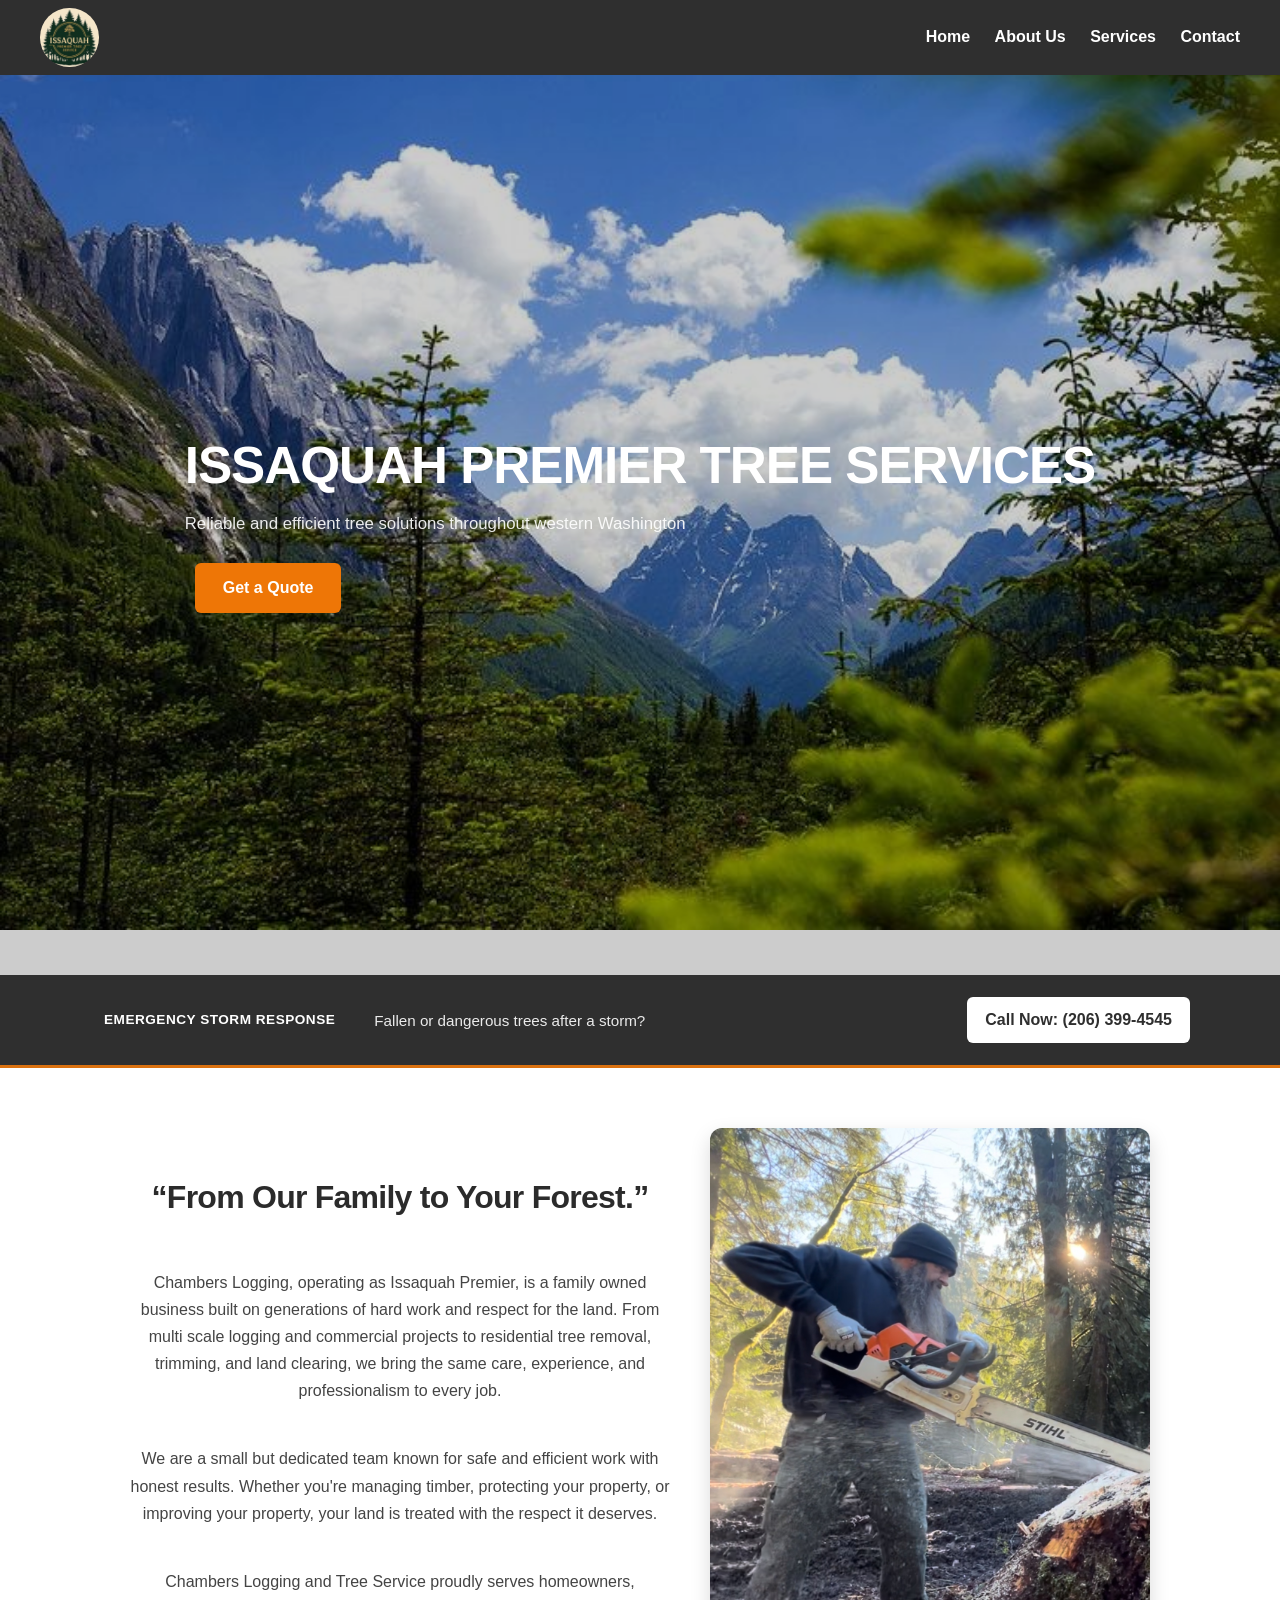
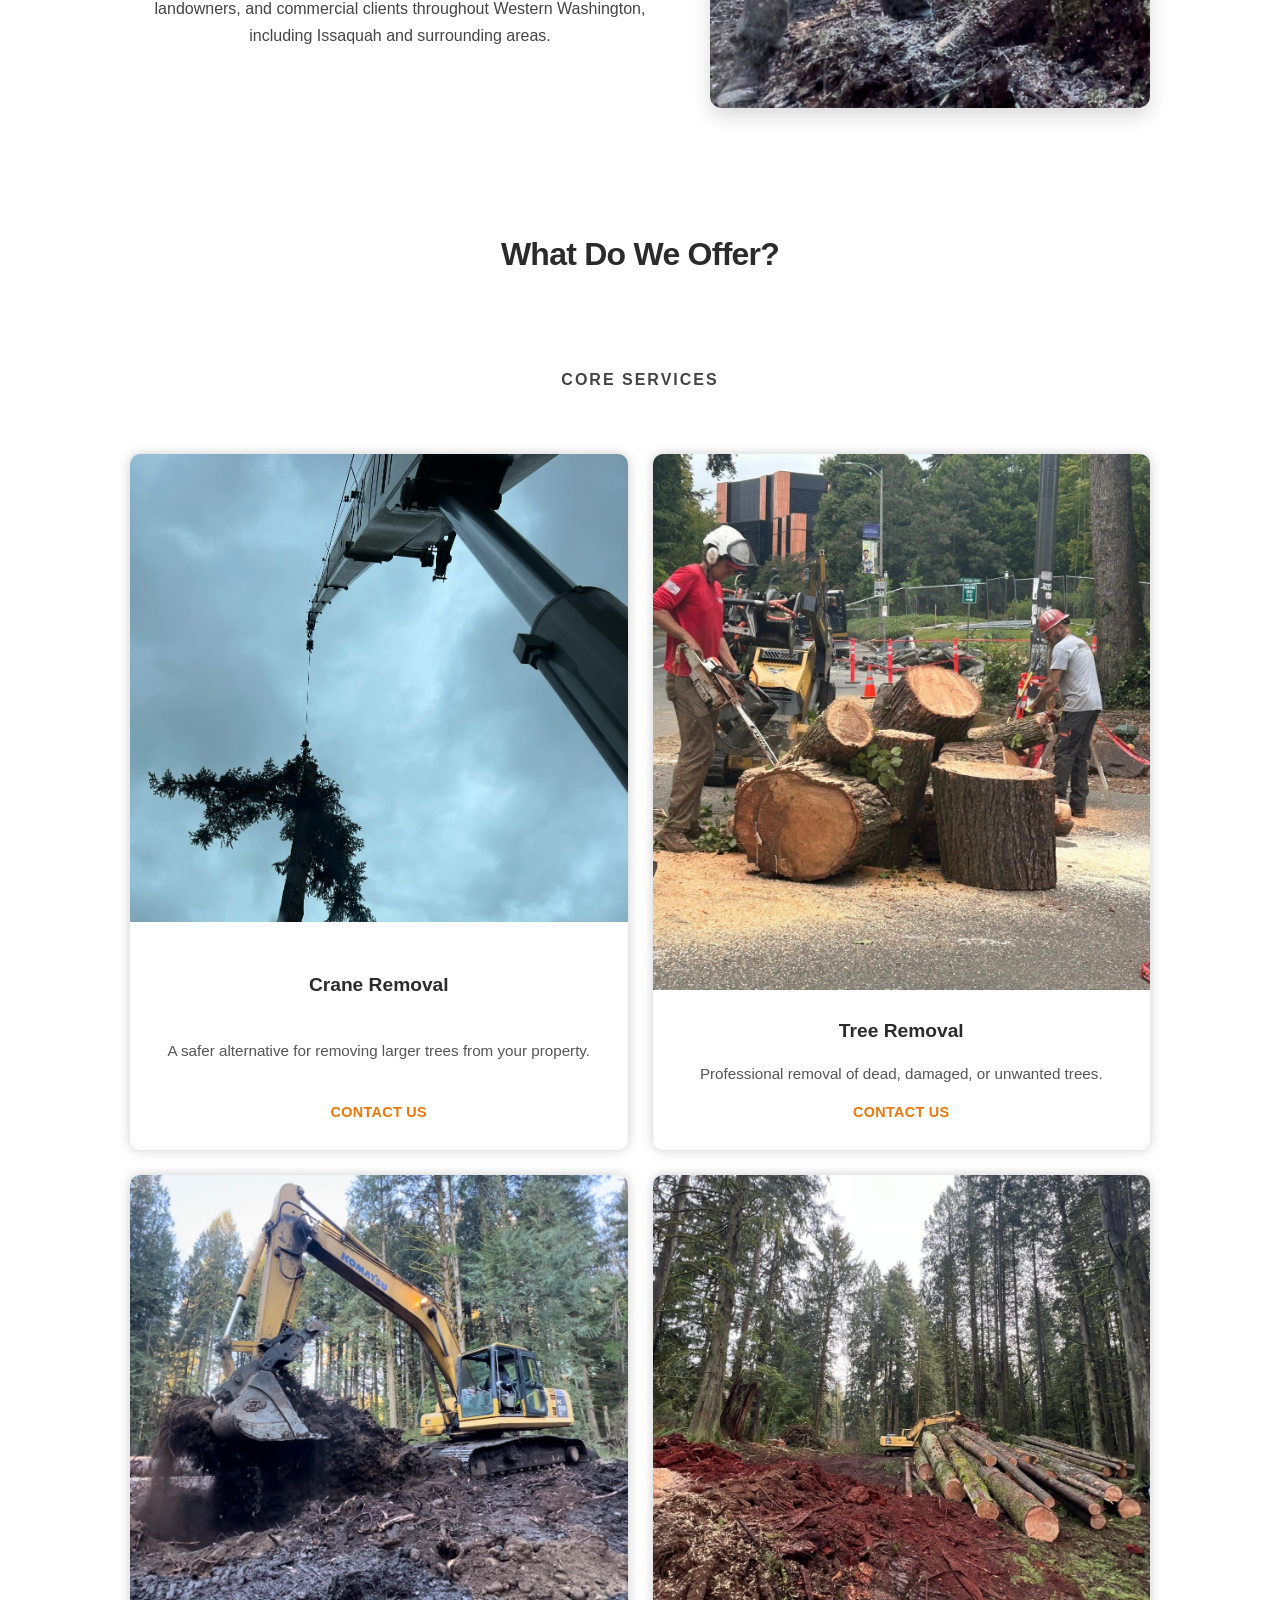
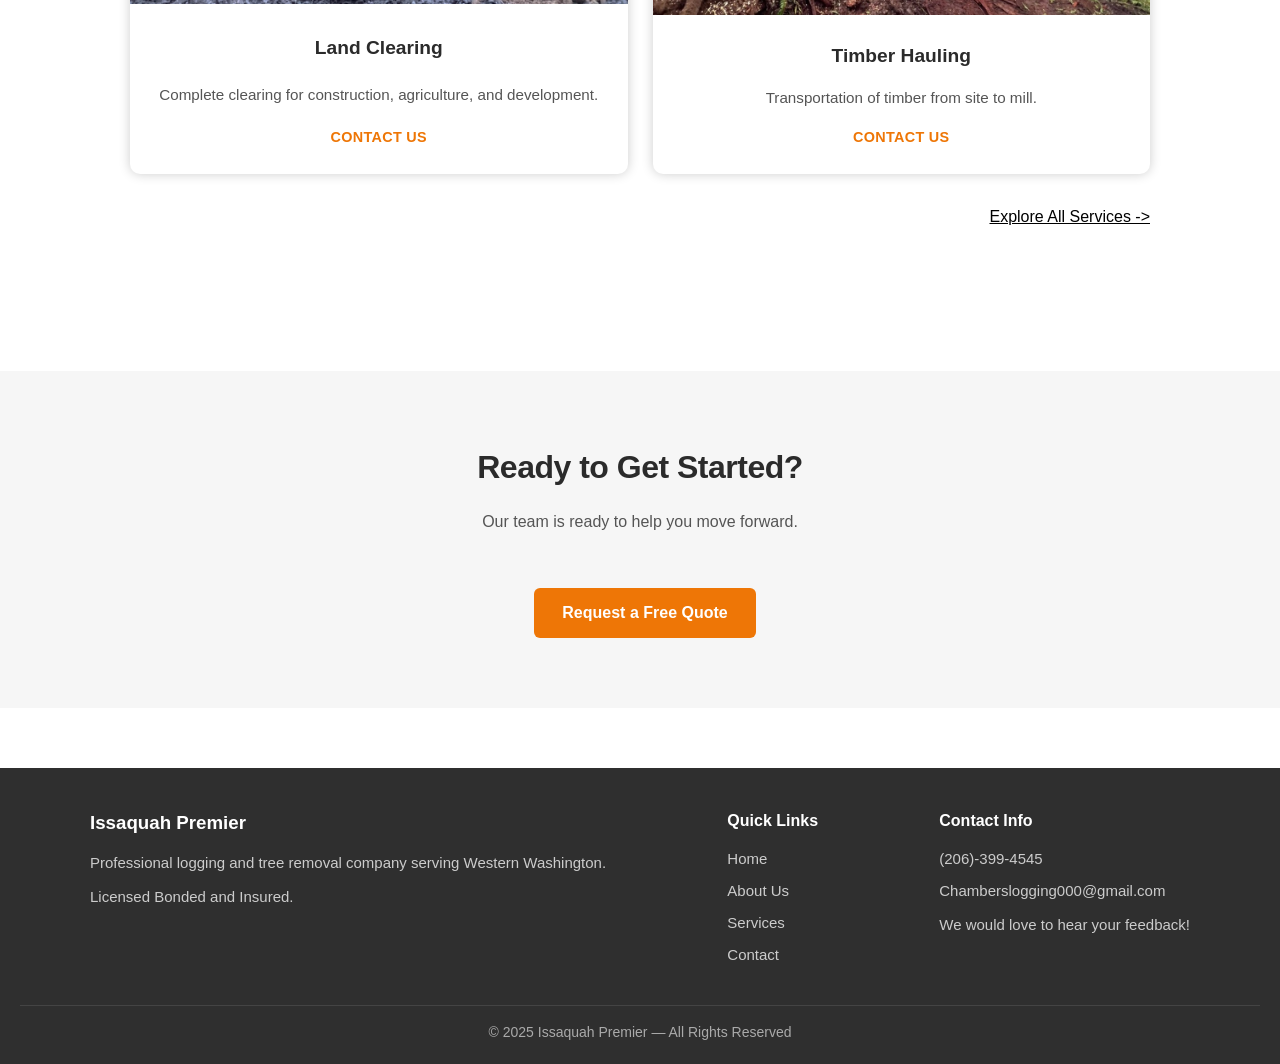
==== commit a1638c79: "Update index.html seo and style consistency update" ====
--- a/index.html
+++ b/index.html
@@ -3,11 +3,11 @@
 <head>
     <meta charset="UTF-8" />
     <meta name="viewport" content="width=device-width, initial-scale=1.0" />
-    <title>Issaquah Premier | Tree Logging and Removal Services in Western Washington</title>
+    <title>Issaquah Premier | Tree Removal and Logging Services in Western Washington</title>
     <link rel="stylesheet" href="css/homestyles.css" />
-    <meta name="description" content="Chambers Logging provides professional logging, 
-        tree removal, land clearing, and emergency storm services throughout
-        Western Washington. Family-owned, licensed, bonded, and insured.">
+    <meta name="description" content="Issaquah Premier provides professional logging, 
+        tree removal, land clearing, and emergency storm services across
+        Western Washington. Family-owned, licensed, bonded, and insured. Call today for a free quote.">
     <link rel="canonical" href="https://www.issaquahpremier.com/">
     <meta name="google-site-verification" content="ArAR60IKqWOUtbNm68sEe_sQBWn8D7PpTmQddXX6KgY" />
 </head>
@@ -29,7 +29,7 @@
     <div class="hero-img-container" id="hero">
         <div class="hero-overlay"></div>
         <div class="hero-content">
-            <h1>CHAMBERS LOGGING AND TREE SERVICES</h1>
+            <h1>ISSAQUAH PREMIER TREE SERVICES</h1>
             <p>Reliable and efficient tree solutions throughout western Washington</p>
             <a href="contact.html" class="cta-btn">Get a Quote</a>
         </div>
@@ -50,9 +50,9 @@
             <div class="about-text">
                 <h2 class="section-title">“From Our Family to Your Forest.”</h2>
                 <p>
-                    Chambers Logging and Tree Service is a family owned business built on generations of hard work and respect 
+                    Chambers Logging, operating as Issaquah Premier, is a family owned business built on generations of hard work and respect 
                     for the land. From multi scale logging and commercial projects to residential tree removal, trimming,
-                    and land clearing through Issaquah Premier Tree Service, we bring the same care, experience, and
+                    and land clearing, we bring the same care, experience, and
                     professionalism to every job.
                 </p>
                 <p>
@@ -79,7 +79,7 @@
     <div class="services">
         <div class="service-card">
             <div class="image-container">
-                <img src="images/Crane1.JPG" alt="Crane-assisted tree removal service">
+                <img src="images/Crane1.JPG" alt="Crane-assisted tree removal in Western Washington by Issaquah Premier">
             </div>
             <h3>Crane Removal</h3>
             <p>A safer alternative for removing larger trees from your property.</p>
@@ -130,8 +130,8 @@
     <footer id="contact">
         <div class="footer-container">
             <div class="footer-col">
-                <h3>Chambers Logging</h3>
-                <p>Professional logging and timber service company serving Western Washington.</p>
+                <h3>Issaquah Premier</h3>
+                <p>Professional logging and tree removal company serving Western Washington.</p>
                 <p>Licensed Bonded and Insured.</p>
             </div>
             <div class="footer-col">
@@ -150,7 +150,7 @@
         </div>
 
         <div class="footer-bottom">
-            © 2025 Chambers Logging — All Rights Reserved
+            © 2025 Issaquah Premier — All Rights Reserved
         </div>
     </footer>
 
@@ -192,3 +192,4 @@
 
 
 
+
--- a/css/homestyles.css
+++ b/css/homestyles.css
@@ -153,7 +153,73 @@
     background: #c75e0d;
     transform: scale(1.05);
 }
-
+.emergency-banner {
+    background: #2f2f2f;
+    color: #fff;
+    padding: 22px 40px;
+    border-bottom: 3px solid #da710f;
+}
+
+.emergency-content {
+    max-width: 1100px;
+    margin: auto;
+    display: flex;
+    align-items: center;
+    justify-content: space-between;
+    gap: 25px;
+    flex-wrap: wrap;
+}
+
+.emergency-label {
+    color: #fff;
+    padding: 6px 14px;
+    border-radius: 20px;
+    font-size: 0.85rem;
+    font-weight: 700;
+    letter-spacing: 0.5px;
+    text-transform: uppercase;
+    white-space: nowrap;
+}
+
+.emergency-content p {
+    flex: 1;
+    margin: 0;
+    font-size: 0.95rem;
+    color: rgba(255,255,255,0.9);
+}
+
+.emergency-phone {
+    background: #fff;
+    color: #2f2f2f;
+    padding: 10px 18px;
+    border-radius: 6px;
+    font-weight: 700;
+    text-decoration: none;
+    white-space: nowrap;
+    transition: background 0.2s ease, transform 0.2s ease;
+}
+
+.emergency-phone:hover {
+    background: #f1f1f1;
+    transform: scale(1.05);
+}
+
+@media (max-width: 780px) {
+    .emergency-content {
+        flex-direction: column;
+        text-align: center;
+        gap: 14px;
+    }
+
+    .emergency-content p {
+        font-size: 0.9rem;
+    }
+
+    .emergency-phone {
+        width: 100%;
+        text-align: center;
+    }
+}
 .section {
     padding: 60px 40px;
     max-width: 1100px;
@@ -226,8 +292,6 @@
     box-shadow: 0 8px 20px rgba(0,0,0,0.15);
     object-fit: cover;
 }
-
-/* Responsive */
 @media (max-width: 780px) {
     .about-container {
         flex-direction: column;
@@ -280,18 +344,6 @@
     font-size: 0.95rem;
     line-height: 1.6;
     color: #555;
-}
-
-.serviceP::before,
-.serviceP::after {
-    content: "";
-    flex: 1;
-    height: 1px;
-    background: linear-gradient(to right, transparent, #ccc);
-}
-
-.serviceP::after {
-    background: linear-gradient(to left, transparent, #ccc);
 }
 .service-card h3,
 .service-card p {
@@ -328,18 +380,28 @@
     object-fit: contain;
     display: block;
 }
+.viewmore-ctn {
+    display: flex;
+    justify-content: flex-end;
+    margin-top: 30px;
+}
+.viewmore-btn {
+    color: black;
+}
+.viewmore-btn:hover {
+    color: #c75e0d;
+}
+
 .cta-section {
     margin-top: 80px;
     padding: 70px 40px;
     background: #f6f6f6;
 }
-
 .cta-container {
     max-width: 900px;
     margin: auto;
     text-align: center;
 }
-
 .cta-container h2 {
     font-size: 2rem;
     font-weight: 700;
@@ -347,7 +409,6 @@
     letter-spacing: -0.5px;
     color: #2b2b2b;
 }
-
 .cta-container p {
     font-size: 1rem;
     color: #555;
@@ -355,17 +416,14 @@
     margin: 0 auto 28px;
     line-height: 1.7;
 }
-
 .cta-secondary {
     background: #ee7606;
     color: #fff;
 }
-
 .cta-secondary:hover {
     background: #ee7606;
     transform: scale(1.05);
 }
-
 @media (max-width: 780px) {
     .cta-section {
         padding: 50px 20px;
@@ -379,6 +437,7 @@
         font-size: 0.95rem;
     }
 }
+
 footer {
     background: #2f2f2f;
     color: #fff;
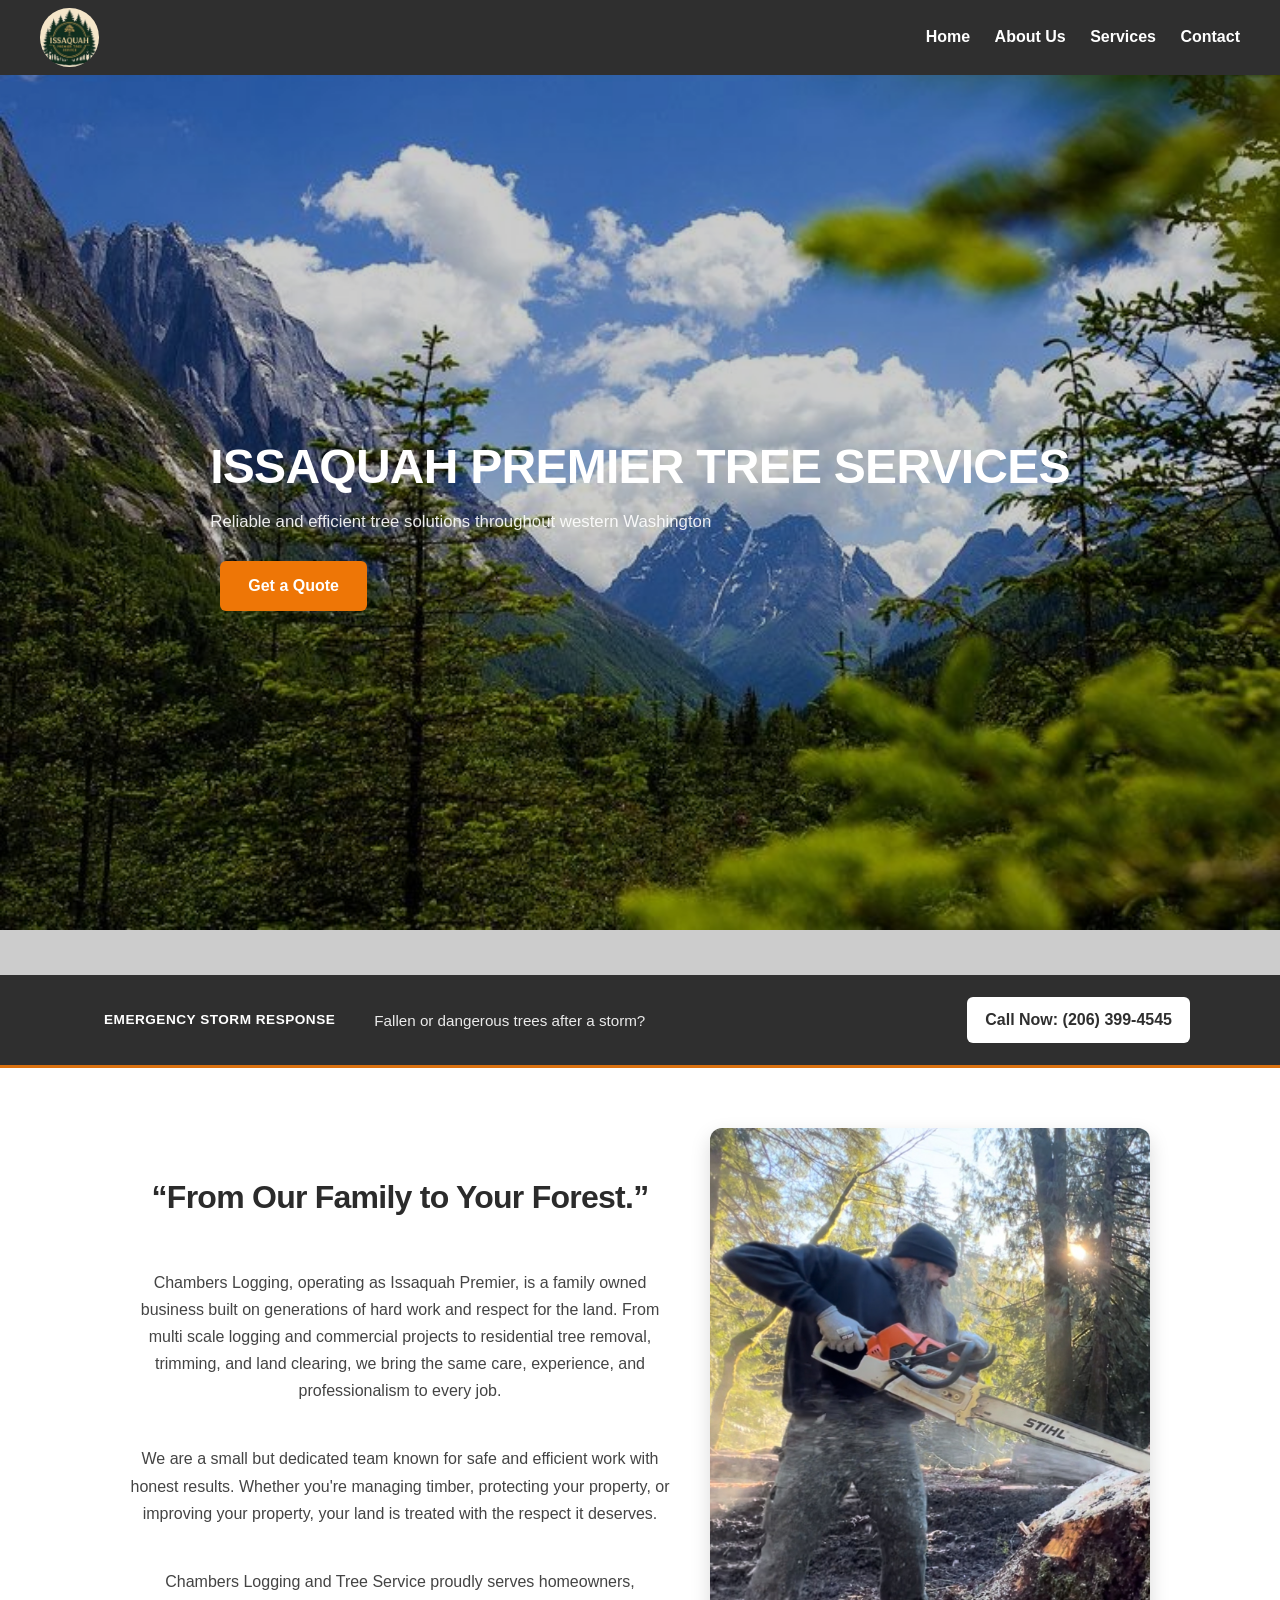
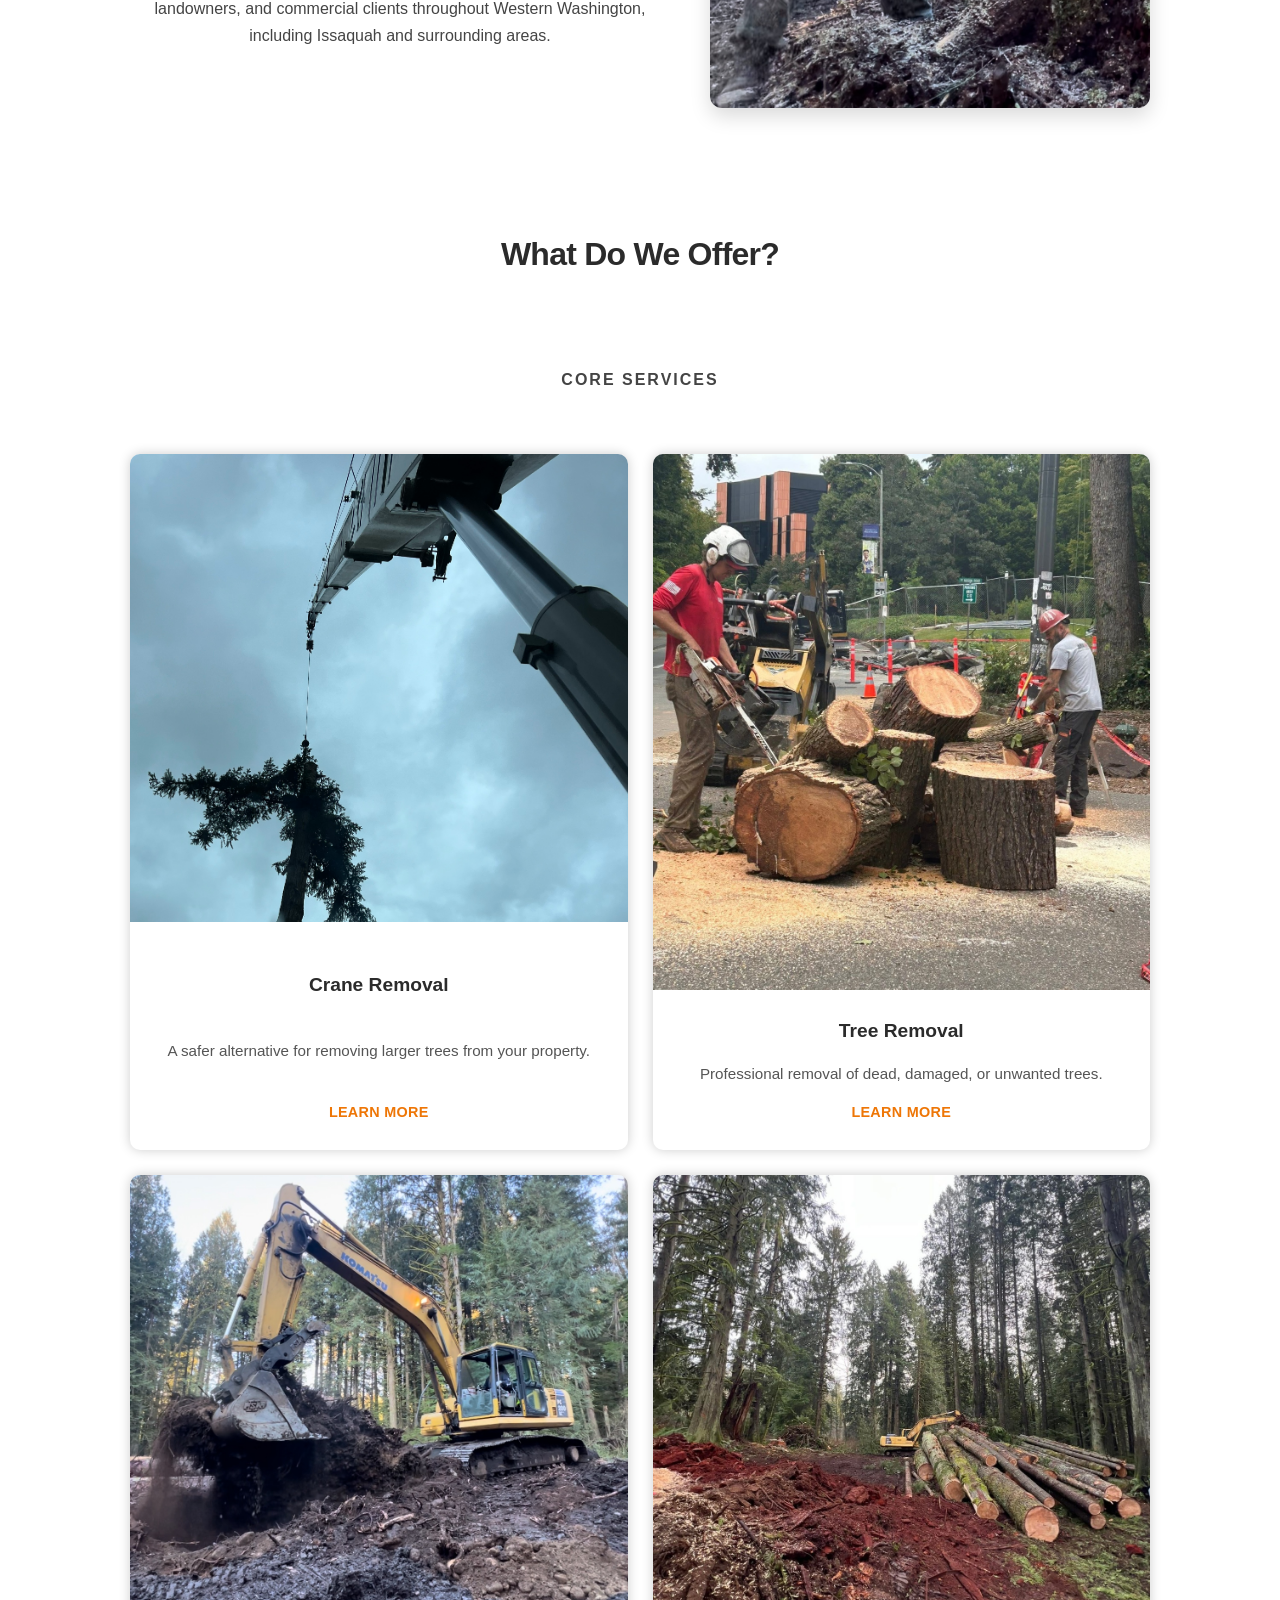
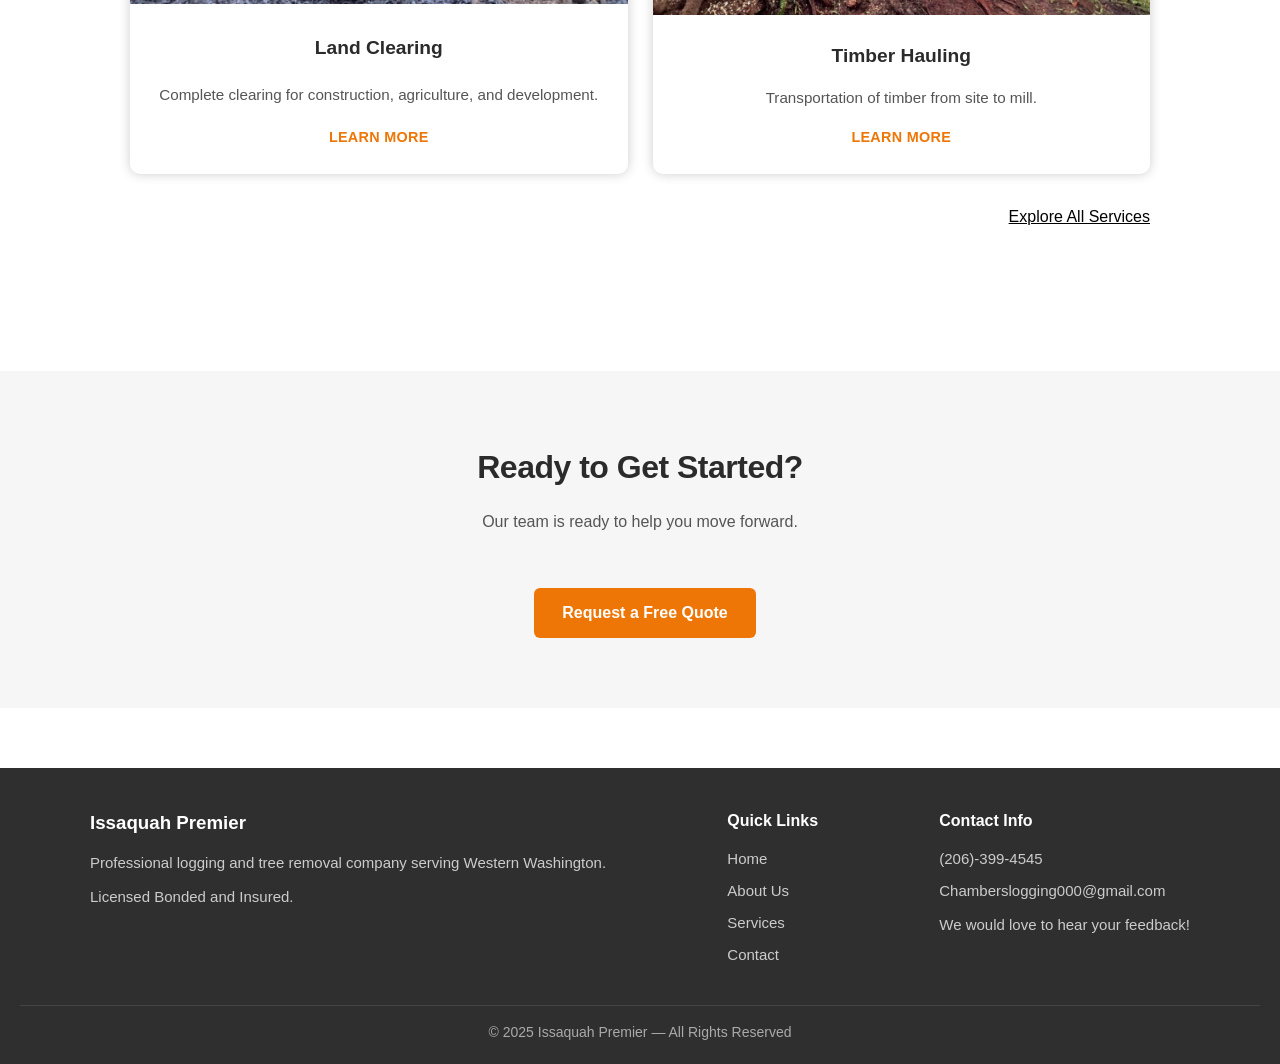
==== commit d372097e: "Update index.html update service card buttons. update link to service page." ====
--- a/index.html
+++ b/index.html
@@ -83,7 +83,7 @@
             </div>
             <h3>Crane Removal</h3>
             <p>A safer alternative for removing larger trees from your property.</p>
-            <a href="contact.html" class="service-btn">Contact Us</a>
+            <a href="service.html#craneService" class="service-btn">Learn More</a>
         </div>
 
         <div class="service-card">
@@ -92,7 +92,7 @@
             </div>
             <h3>Tree Removal</h3>
             <p>Professional removal of dead, damaged, or unwanted trees.</p>
-            <a href="contact.html" class="service-btn">Contact Us</a>
+            <a href="service.html#removalService" class="service-btn">Learn More</a>
         </div>
 
         <div class="service-card">
@@ -101,7 +101,7 @@
             </div>
             <h3>Land Clearing</h3>
             <p>Complete clearing for construction, agriculture, and development.</p>
-            <a href="contact.html" class="service-btn">Contact Us</a>
+            <a href="service.html#clearingService" class="service-btn">Learn More</a>
         </div>
 
         <div class="service-card">
@@ -110,11 +110,11 @@
             </div>
             <h3>Timber Hauling</h3>
             <p>Transportation of timber from site to mill.</p>
-            <a href="contact.html" class="service-btn">Contact Us</a>
+            <a href="service.html#haulingService" class="service-btn">Learn More</a>
         </div>
     </div>
     <div class='viewmore-ctn'>
-        <a href="service.html" class="viewmore-btn">Explore All Services -></a>
+        <a href="service.html" class="viewmore-btn">Explore All Services</a>
     </div>
     </section>
     <section class="cta-section">
@@ -193,3 +193,4 @@
 
 
 
+
--- a/css/homestyles.css
+++ b/css/homestyles.css
@@ -109,10 +109,10 @@
     padding: 0 20px;
 }
 .hero-content h1 {
-    font-size: clamp(2.2rem, 5vw, 3.2rem);
+    font-size: clamp(2.2rem, 4vw, 3rem);
     line-height: 1.15;
     margin-bottom: 14px;
-    letter-spacing: -1px;
+    letter-spacing: -0.75px;
 }
 .hero-content p {
     font-size: 1.05rem;
@@ -500,3 +500,4 @@
 
 
 
+
